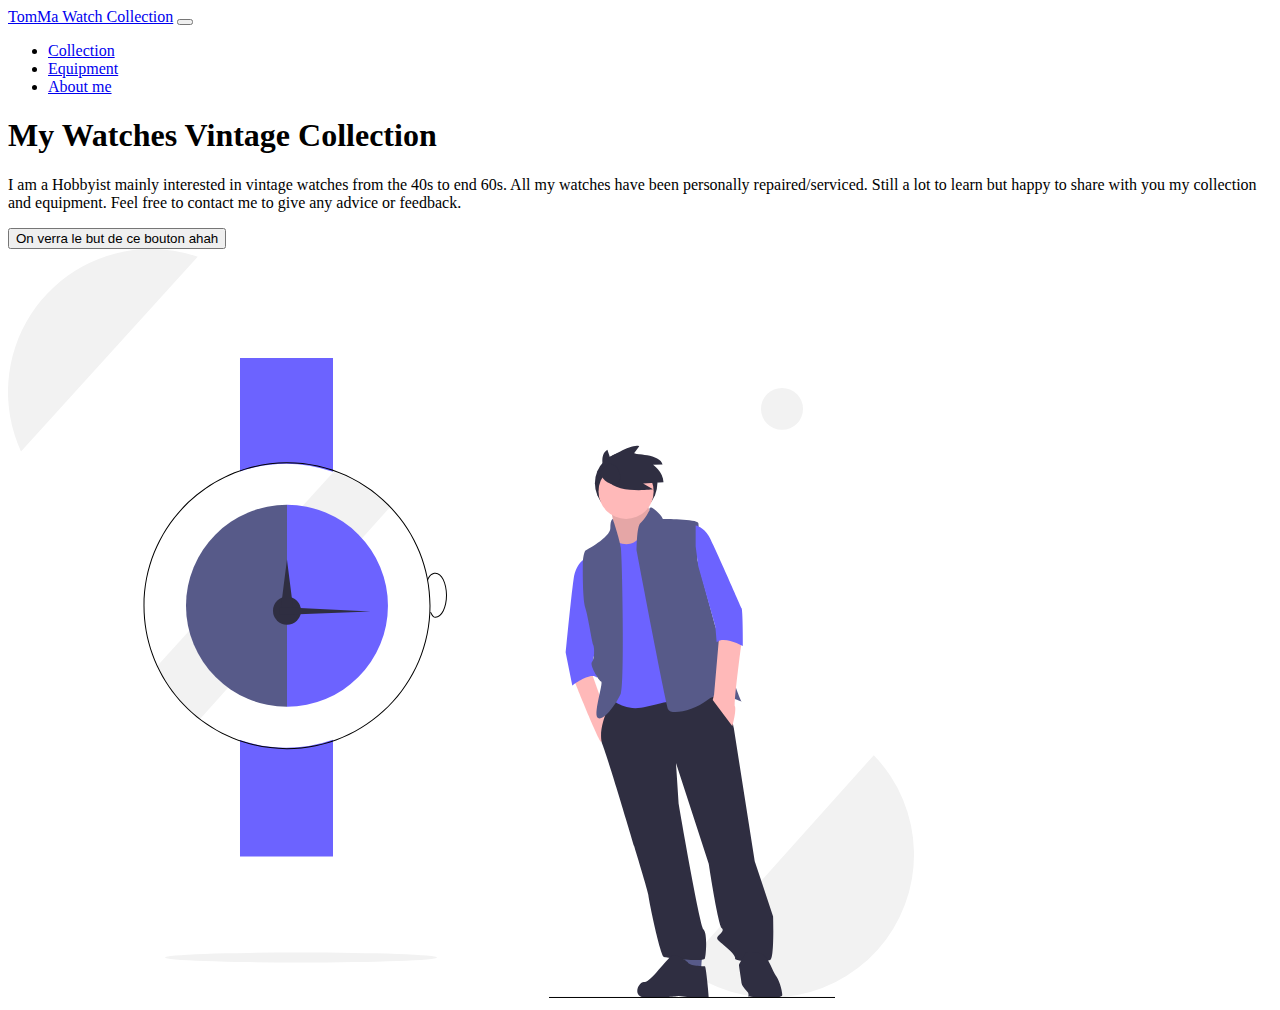
==== index.html @ 1bf06700 "showcase def" ====
<!DOCTYPE html>
<html lang="en">
<head>
    <meta charset="UTF-8">
    <meta http-equiv="X-UA-Compatible" content="IE=edge">
    <meta name="viewport" content="width=device-width, initial-scale=1.0">
    <link href="https://cdn.jsdelivr.net/npm/bootstrap@5.3.2/dist/css/bootstrap.min.css" rel="stylesheet" integrity="sha384-T3c6CoIi6uLrA9TneNEoa7RxnatzjcDSCmG1MXxSR1GAsXEV/Dwwykc2MPK8M2HN" crossorigin="anonymous">
    <link rel="stylesheet" href="style.css">
    <title>Frontend Watch Collection</title>
</head>
<body>
    <!-- Navbar -->
    <nav class="navbar navbar-expand-lg bg-dark navbar-dark py-3">
        <div class="container">
            <a href="#" class="navbar-brand">TomMa Watch Collection</a>

            <button 
                class="navbar-toggler" 
                type="button" 
                data-bs-toggle="collapse" 
                data-bs-target="#navmenu"
                >
                <span class="navbar-toggler-icon"></span>
            </button>

            <div class="collapse navbar-collapse" id="navmenu">
                <ul class="navbar-nav ms-auto">
                    <li class="nav-item">
                        <a href="#collection" class="nav-link">Collection</a>
                    </li>
                    <li class="nav-item">
                        <a href="#equipment" class="nav-link">Equipment</a>
                    </li>
                    <li class="nav-item">
                        <a href="#about" class="nav-link">About me</a>
                    </li>
                </ul>
            </div>
        </div>
    </nav>

    <!-- Showcase -->
    <section class="bg-dark text-light p-5 text-center text-sm-start">
        <div class="container">
            <div class="d-sm-flex align-items-center justify-content-between">
                <div>
                    <h1>My Watches <span class="text-warning">
                         Vintage 
                    </span> Collection</h1>
                    <p class="lead my-4">
                        I am a Hobbyist mainly interested in vintage watches from the 40s to end 60s. All my watches have been personally repaired/serviced. Still a lot to learn but happy to share with you my collection and equipment. Feel free to contact me to give any advice or feedback.
                    </p>
                    <button class="btn btn-primary btn-lg">On verra le but de ce bouton ahah</button>
                </div>
                <img 
                    class="img-fluid w-100 d-none d-md-block" 
                    src="img/undraw_in_no_time_-6-igu.svg" 
                    alt=""
                />
            </div>
        </div>
    </section>

    <script src="https://cdn.jsdelivr.net/npm/bootstrap@5.3.2/dist/js/bootstrap.bundle.min.js" integrity="sha384-C6RzsynM9kWDrMNeT87bh95OGNyZPhcTNXj1NW7RuBCsyN/o0jlpcV8Qyq46cDfL" crossorigin="anonymous"></script>
</body>
</html>
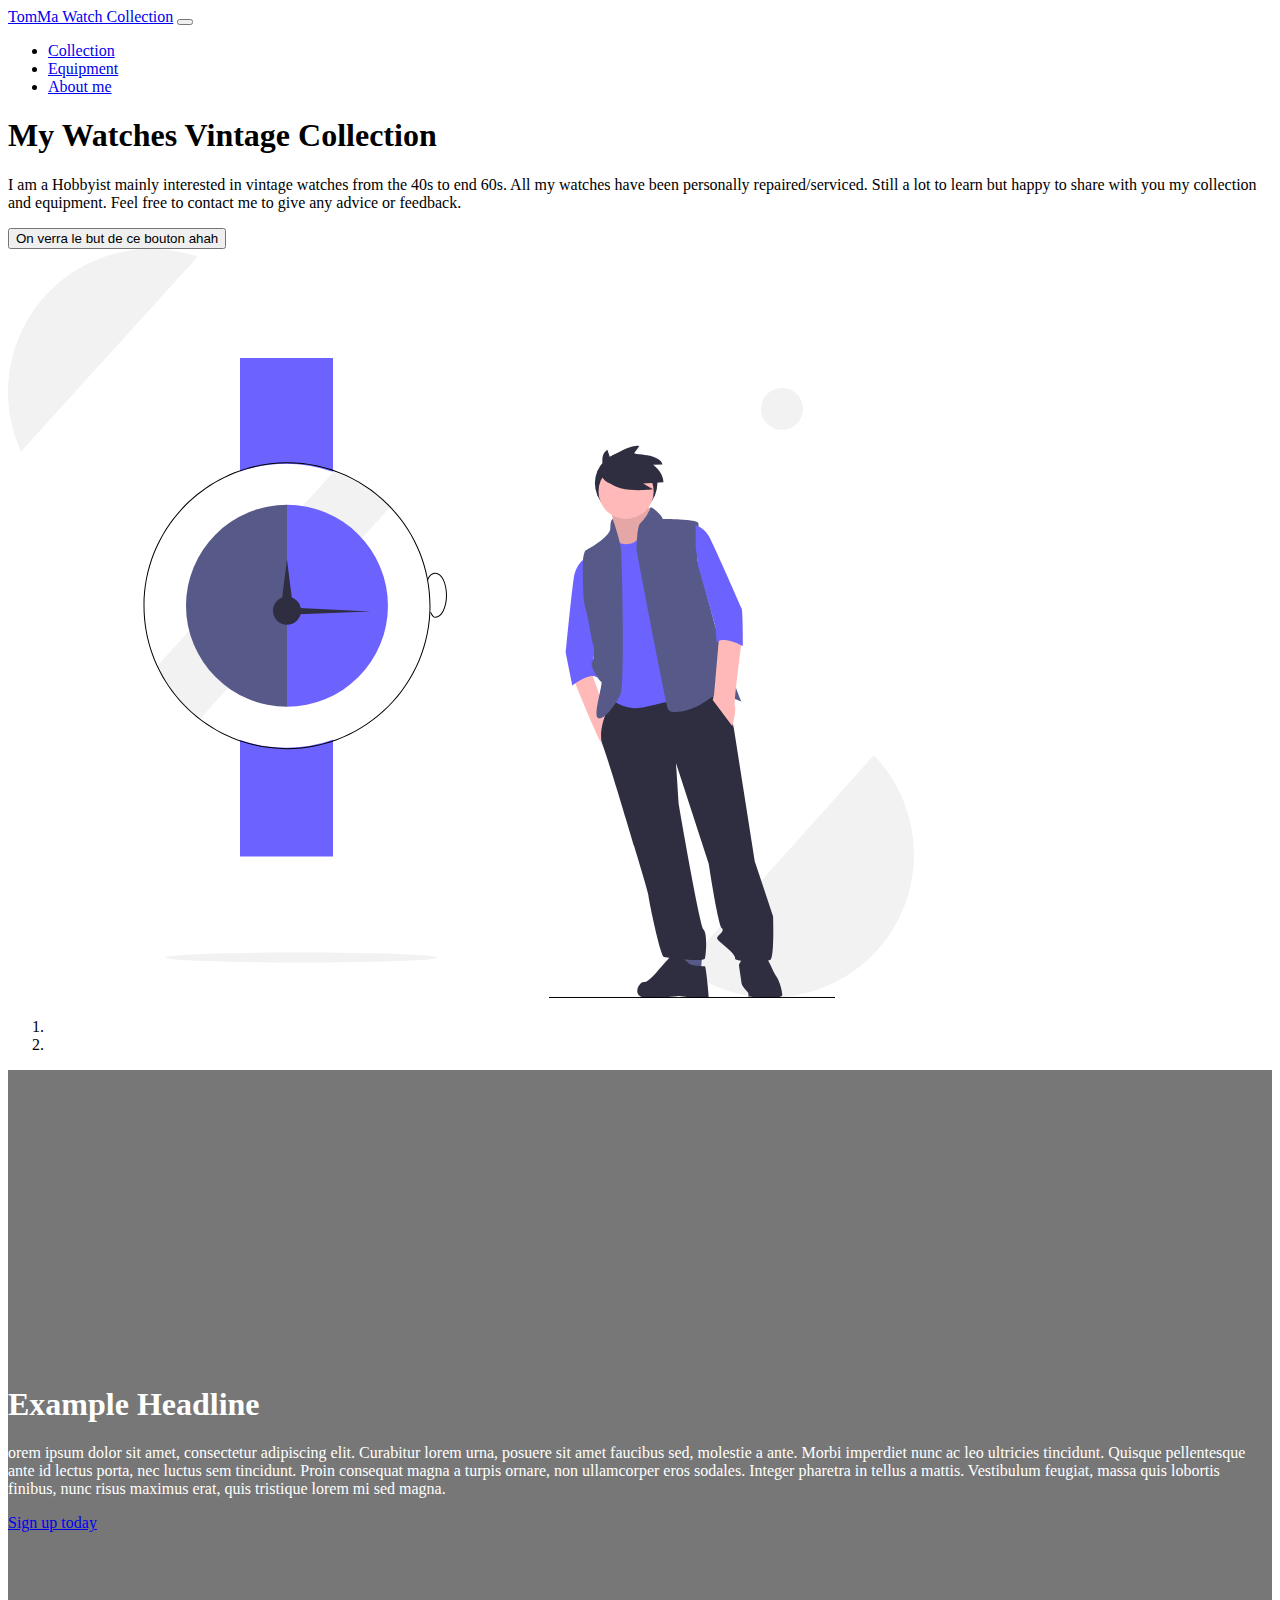
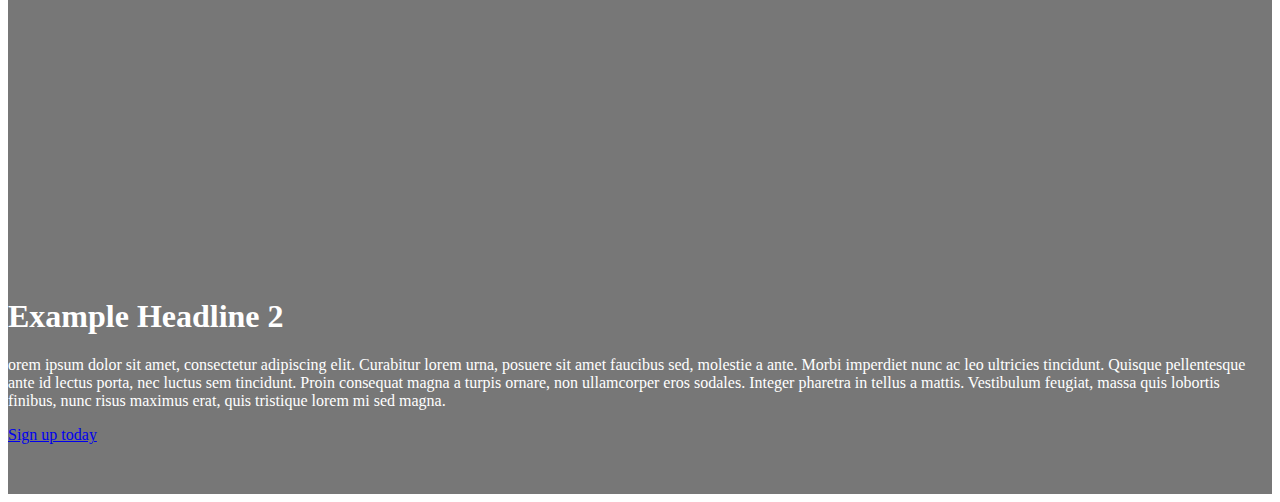
==== commit f148d30c: "slider test" ====
--- a/index.html
+++ b/index.html
@@ -61,6 +61,58 @@
         </div>
     </section>
 
+    <!-- Carousel -->
+    <div id="myCarousel" class="carousel slide" data-bs-ride="carousel">
+        <style>
+            .carousel-item {
+                height:32rem;
+                background: #777;
+                color: white;
+                position: relative;
+            }
+            .container-sm {
+                position: absolute;
+                bottom: 0;
+                left: 0;
+                right: 0;
+                padding-bottom: 50px;
+            }
+        </style>
+
+        <ol class="carousel-indicators">
+            <li data-bs-target="#myCarousel" data-bs-slide-to="0" class="active"></li>
+            <li data-bs-target="#myCarousel" data-bs-slide-to="1"></li>
+        </ol>
+        <div class="carousel-inner">
+            <div class="carousel-item active">
+                <div class="container-sm">
+                    <h1>Example Headline</h1>
+                    <p>orem ipsum dolor sit amet, consectetur adipiscing elit. Curabitur lorem urna, posuere sit amet faucibus sed, molestie a ante. Morbi imperdiet nunc ac leo ultricies tincidunt. Quisque pellentesque ante id lectus porta, nec luctus sem tincidunt. Proin consequat magna a turpis ornare, non ullamcorper eros sodales. Integer pharetra in tellus a mattis. Vestibulum feugiat, massa quis lobortis finibus, nunc risus maximus erat, quis tristique lorem mi sed magna.</p>
+                    <a href="#" class="btn btn-lg btn-primary">
+                        Sign up today
+                    </a>
+                </div>
+            </div>
+            <div class="carousel-item">
+                <div class="container-sm">
+                    <h1>Example Headline 2</h1>
+                    <p>orem ipsum dolor sit amet, consectetur adipiscing elit. Curabitur lorem urna, posuere sit amet faucibus sed, molestie a ante. Morbi imperdiet nunc ac leo ultricies tincidunt. Quisque pellentesque ante id lectus porta, nec luctus sem tincidunt. Proin consequat magna a turpis ornare, non ullamcorper eros sodales. Integer pharetra in tellus a mattis. Vestibulum feugiat, massa quis lobortis finibus, nunc risus maximus erat, quis tristique lorem mi sed magna.</p>
+                    <a href="#" class="btn btn-lg btn-primary">
+                        Sign up today
+                    </a>
+                </div>
+            </div>
+        </div>
+        <a href="#myCarousel" class="carousel-control-prev" role="button" data-bs-slide="prev">
+            <span class="sr-only"></span>
+            <span class="carousel-control-prev-icon" aria-hidden="true"></span>
+        </a>
+        <a href="#myCarousel" class="carousel-control-next" role="button" data-bs-slide="next">
+            <span class="sr-only"></span>
+            <span class="carousel-control-next-icon" aria-hidden="true"></span>
+        </a>
+    </div>
+
     <script src="https://cdn.jsdelivr.net/npm/bootstrap@5.3.2/dist/js/bootstrap.bundle.min.js" integrity="sha384-C6RzsynM9kWDrMNeT87bh95OGNyZPhcTNXj1NW7RuBCsyN/o0jlpcV8Qyq46cDfL" crossorigin="anonymous"></script>
 </body>
 </html>--- a/style.css
+++ b/style.css
@@ -0,0 +1,14 @@
+
+     .carousel-item {
+                height:32rem;
+                background: #777;
+                color: white;
+                position: relative;
+            }
+            .container-sm {
+                position: absolute;
+                bottom: 0;
+                left: 0;
+                right: 0;
+                padding-bottom: 50px;
+            }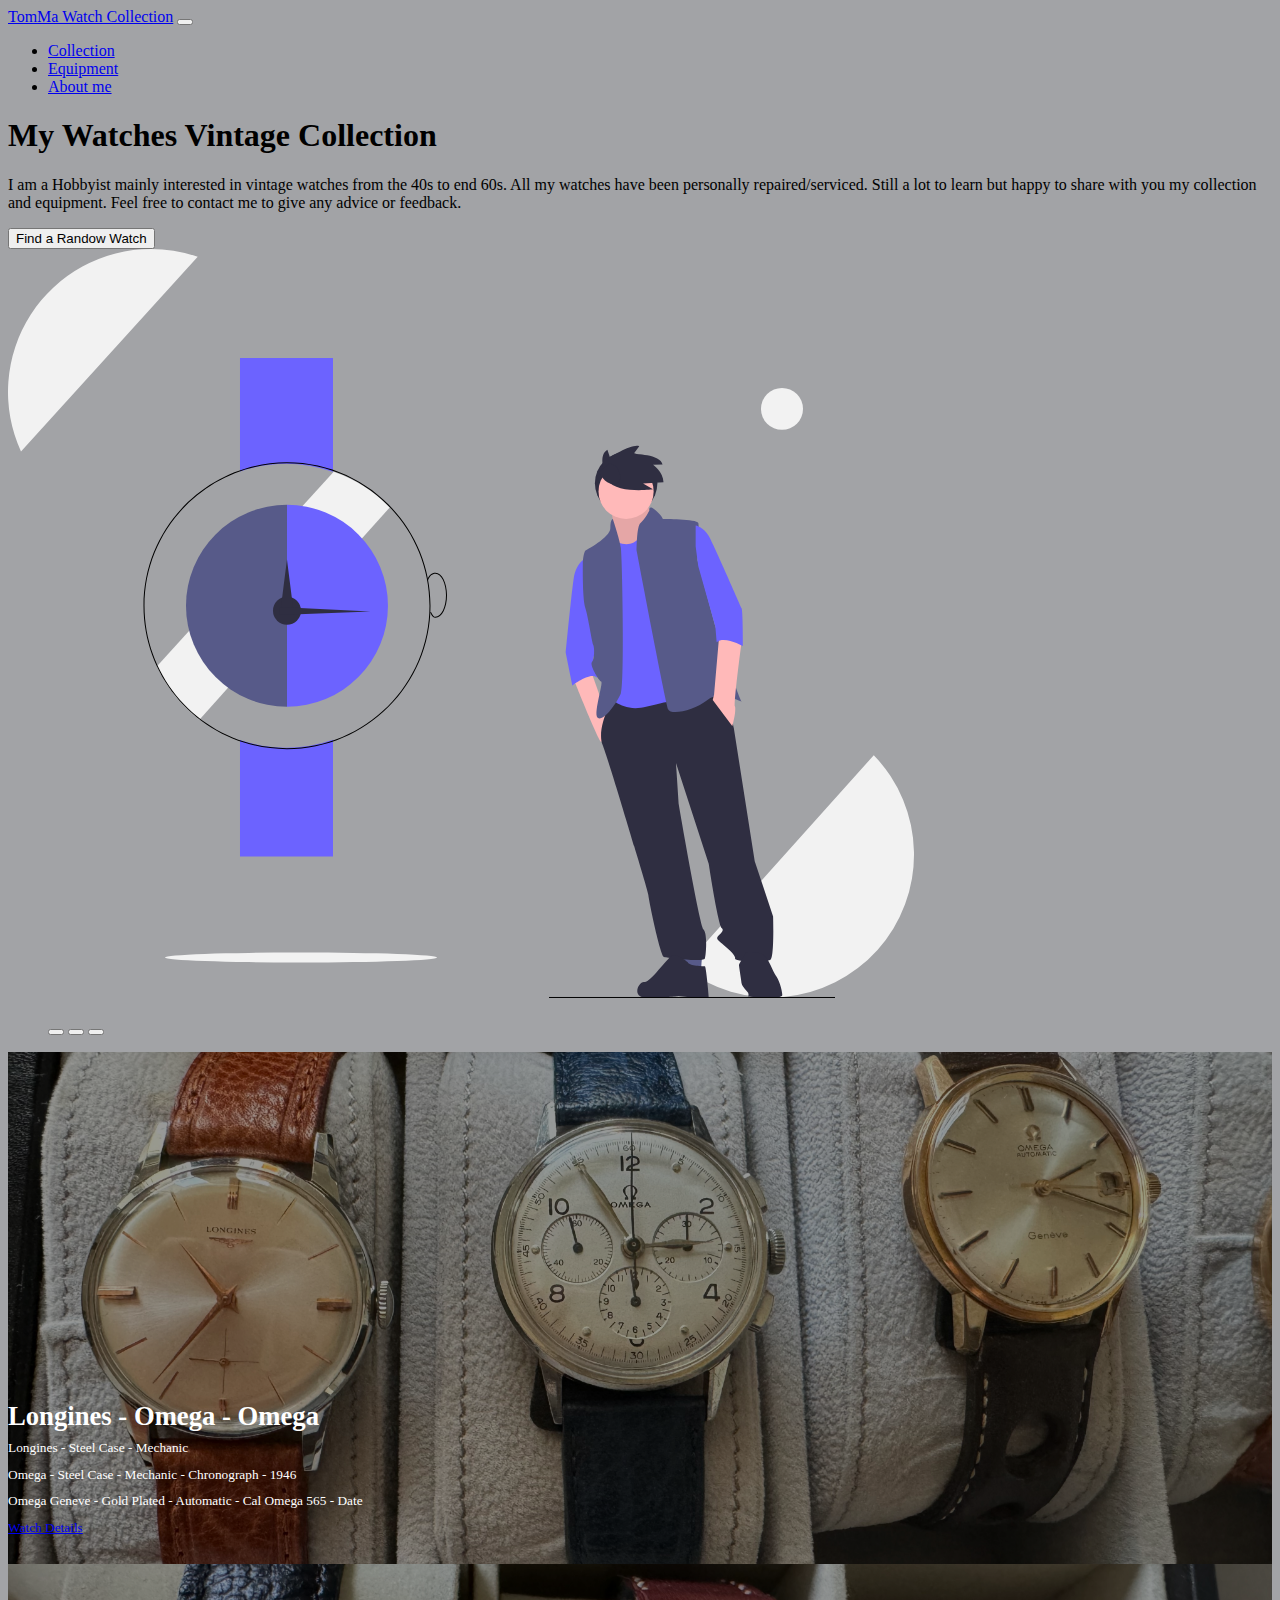
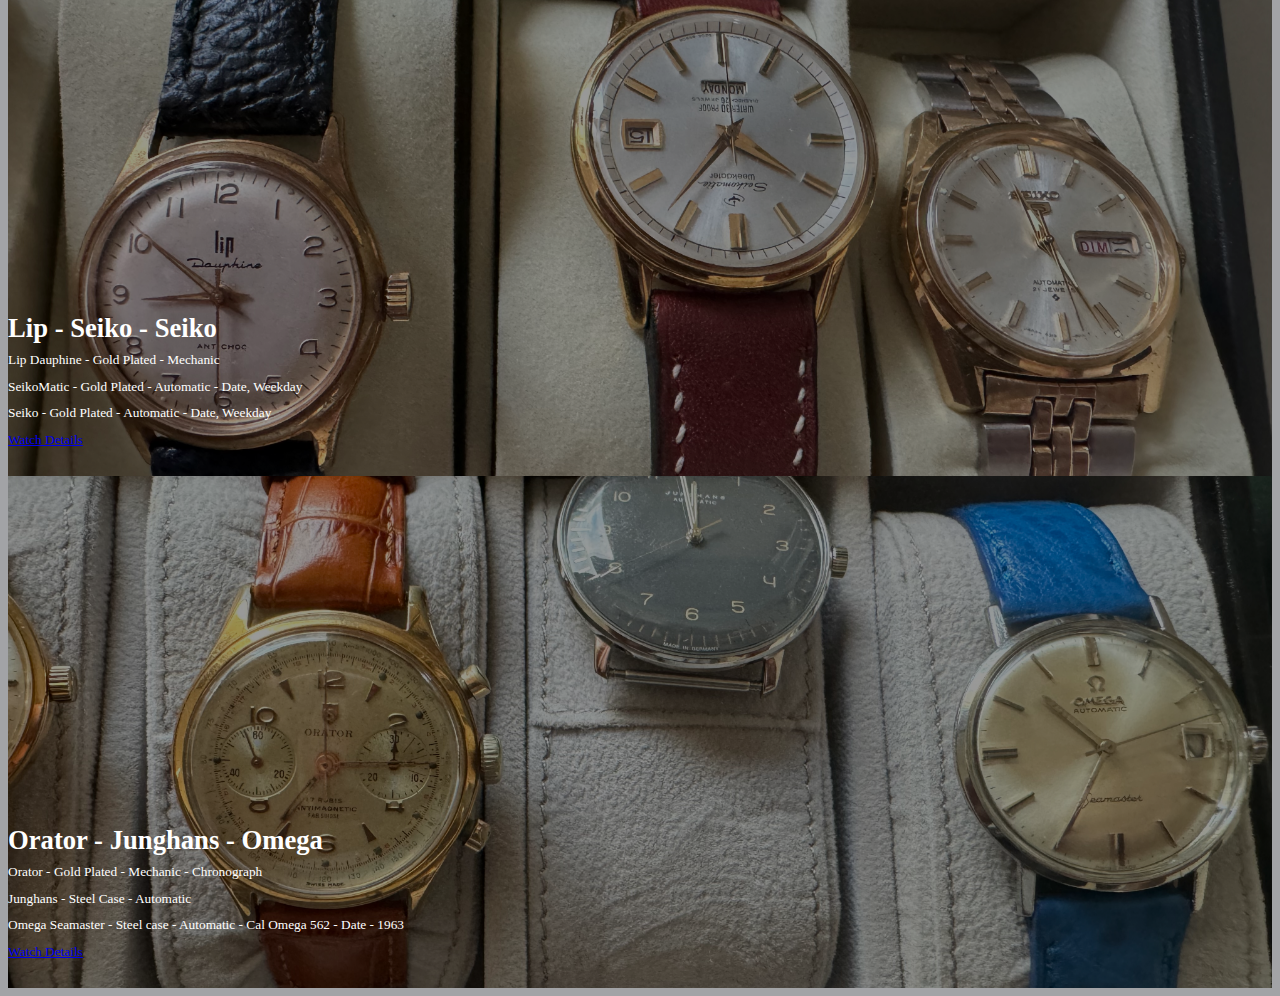
==== commit e79644a9: "mvp release" ====
--- a/index.html
+++ b/index.html
@@ -9,6 +9,7 @@
     <title>Frontend Watch Collection</title>
 </head>
 <body>
+    <body style="background-color:#a2a3a6"></body>
     <!-- Navbar -->
     <nav class="navbar navbar-expand-lg bg-dark navbar-dark py-3">
         <div class="container">
@@ -50,7 +51,7 @@
                     <p class="lead my-4">
                         I am a Hobbyist mainly interested in vintage watches from the 40s to end 60s. All my watches have been personally repaired/serviced. Still a lot to learn but happy to share with you my collection and equipment. Feel free to contact me to give any advice or feedback.
                     </p>
-                    <button class="btn btn-primary btn-lg">On verra le but de ce bouton ahah</button>
+                    <button class="btn btn-primary btn-lg">Find a Randow Watch</button>
                 </div>
                 <img 
                     class="img-fluid w-100 d-none d-md-block" 
@@ -62,11 +63,11 @@
     </section>
 
     <!-- Carousel -->
-    <div id="myCarousel" class="carousel slide" data-bs-ride="carousel">
+    <section id="myCarousel" class="p-5 carousel slide" data-bs-ride="carousel">
         <style>
             .carousel-item {
                 height:32rem;
-                background: #777;
+                background: #000;
                 color: white;
                 position: relative;
             }
@@ -75,30 +76,62 @@
                 bottom: 0;
                 left: 0;
                 right: 0;
-                padding-bottom: 50px;
+                padding-bottom: 30px;
+                font-size: smaller;
+                font-style: bolder;
+                line-height: 1em;
+            }
+            .overlay-image {
+                position: absolute;
+                bottom: 0;
+                left: 0;
+                right: 0;
+                top:0;
+                background-position: center;
+                background-size: cover;
+                opacity: 0.6;
             }
         </style>
 
         <ol class="carousel-indicators">
-            <li data-bs-target="#myCarousel" data-bs-slide-to="0" class="active"></li>
-            <li data-bs-target="#myCarousel" data-bs-slide-to="1"></li>
+            <button type="button" data-bs-target="#myCarousel" data-bs-slide-to="0" class="active" aria-current="true" aria-label="Slide 1"></button>
+            <button type="button" data-bs-target="#myCarousel" data-bs-slide-to="1" aria-label="Slide 2"></button>
+            <button type="button" data-bs-target="#myCarousel" data-bs-slide-to="2" aria-label="Slide 3"></button>
         </ol>
         <div class="carousel-inner">
-            <div class="carousel-item active">
+            <div class="carousel-item active" data-interval="6000">
+                <div class="overlay-image" style="background-image:url(img/watches/img_test_1.jpg);"></div>
                 <div class="container-sm">
-                    <h1>Example Headline</h1>
-                    <p>orem ipsum dolor sit amet, consectetur adipiscing elit. Curabitur lorem urna, posuere sit amet faucibus sed, molestie a ante. Morbi imperdiet nunc ac leo ultricies tincidunt. Quisque pellentesque ante id lectus porta, nec luctus sem tincidunt. Proin consequat magna a turpis ornare, non ullamcorper eros sodales. Integer pharetra in tellus a mattis. Vestibulum feugiat, massa quis lobortis finibus, nunc risus maximus erat, quis tristique lorem mi sed magna.</p>
-                    <a href="#" class="btn btn-lg btn-primary">
-                        Sign up today
+                    <h1>Longines - Omega - Omega</h1>
+                    <p>Longines - Steel Case - Mechanic</p>
+                    <p>Omega - Steel Case - Mechanic - Chronograph - 1946</p>
+                    <p>Omega Geneve - Gold Plated - Automatic - Cal Omega 565 - Date</p>
+                    <a href="#" class="btn btn-lg btn-secondary">
+                        Watch Details
                     </a>
                 </div>
             </div>
-            <div class="carousel-item">
+            <div class="carousel-item" data-interval="6000">
+                <div class="overlay-image" style="background-image:url(img/watches/img_test_2.jpg);"></div>
                 <div class="container-sm">
-                    <h1>Example Headline 2</h1>
-                    <p>orem ipsum dolor sit amet, consectetur adipiscing elit. Curabitur lorem urna, posuere sit amet faucibus sed, molestie a ante. Morbi imperdiet nunc ac leo ultricies tincidunt. Quisque pellentesque ante id lectus porta, nec luctus sem tincidunt. Proin consequat magna a turpis ornare, non ullamcorper eros sodales. Integer pharetra in tellus a mattis. Vestibulum feugiat, massa quis lobortis finibus, nunc risus maximus erat, quis tristique lorem mi sed magna.</p>
-                    <a href="#" class="btn btn-lg btn-primary">
-                        Sign up today
+                    <h1>Lip - Seiko - Seiko</h1>
+                    <p>Lip Dauphine - Gold Plated - Mechanic</p>
+                    <p>SeikoMatic - Gold Plated - Automatic - Date, Weekday</p>
+                    <p>Seiko - Gold Plated - Automatic - Date, Weekday</p>
+                    <a href="#" class="btn btn-lg btn-secondary">
+                        Watch Details
+                    </a>
+                </div>
+            </div>
+            <div class="carousel-item" data-interval="6000">
+                <div class="overlay-image" style="background-image:url(img/watches/img_test_3.jpg);"></div>
+                <div class="container-sm">
+                    <h1>Orator - Junghans - Omega</h1>
+                    <p>Orator - Gold Plated - Mechanic - Chronograph</p>
+                    <p>Junghans - Steel Case - Automatic</p>
+                    <p>Omega Seamaster - Steel case - Automatic - Cal Omega 562 - Date - 1963</p>
+                    <a href="#" class="btn btn-lg btn-secondary">
+                        Watch Details
                     </a>
                 </div>
             </div>
@@ -111,7 +144,7 @@
             <span class="sr-only"></span>
             <span class="carousel-control-next-icon" aria-hidden="true"></span>
         </a>
-    </div>
+    </section>
 
     <script src="https://cdn.jsdelivr.net/npm/bootstrap@5.3.2/dist/js/bootstrap.bundle.min.js" integrity="sha384-C6RzsynM9kWDrMNeT87bh95OGNyZPhcTNXj1NW7RuBCsyN/o0jlpcV8Qyq46cDfL" crossorigin="anonymous"></script>
 </body>
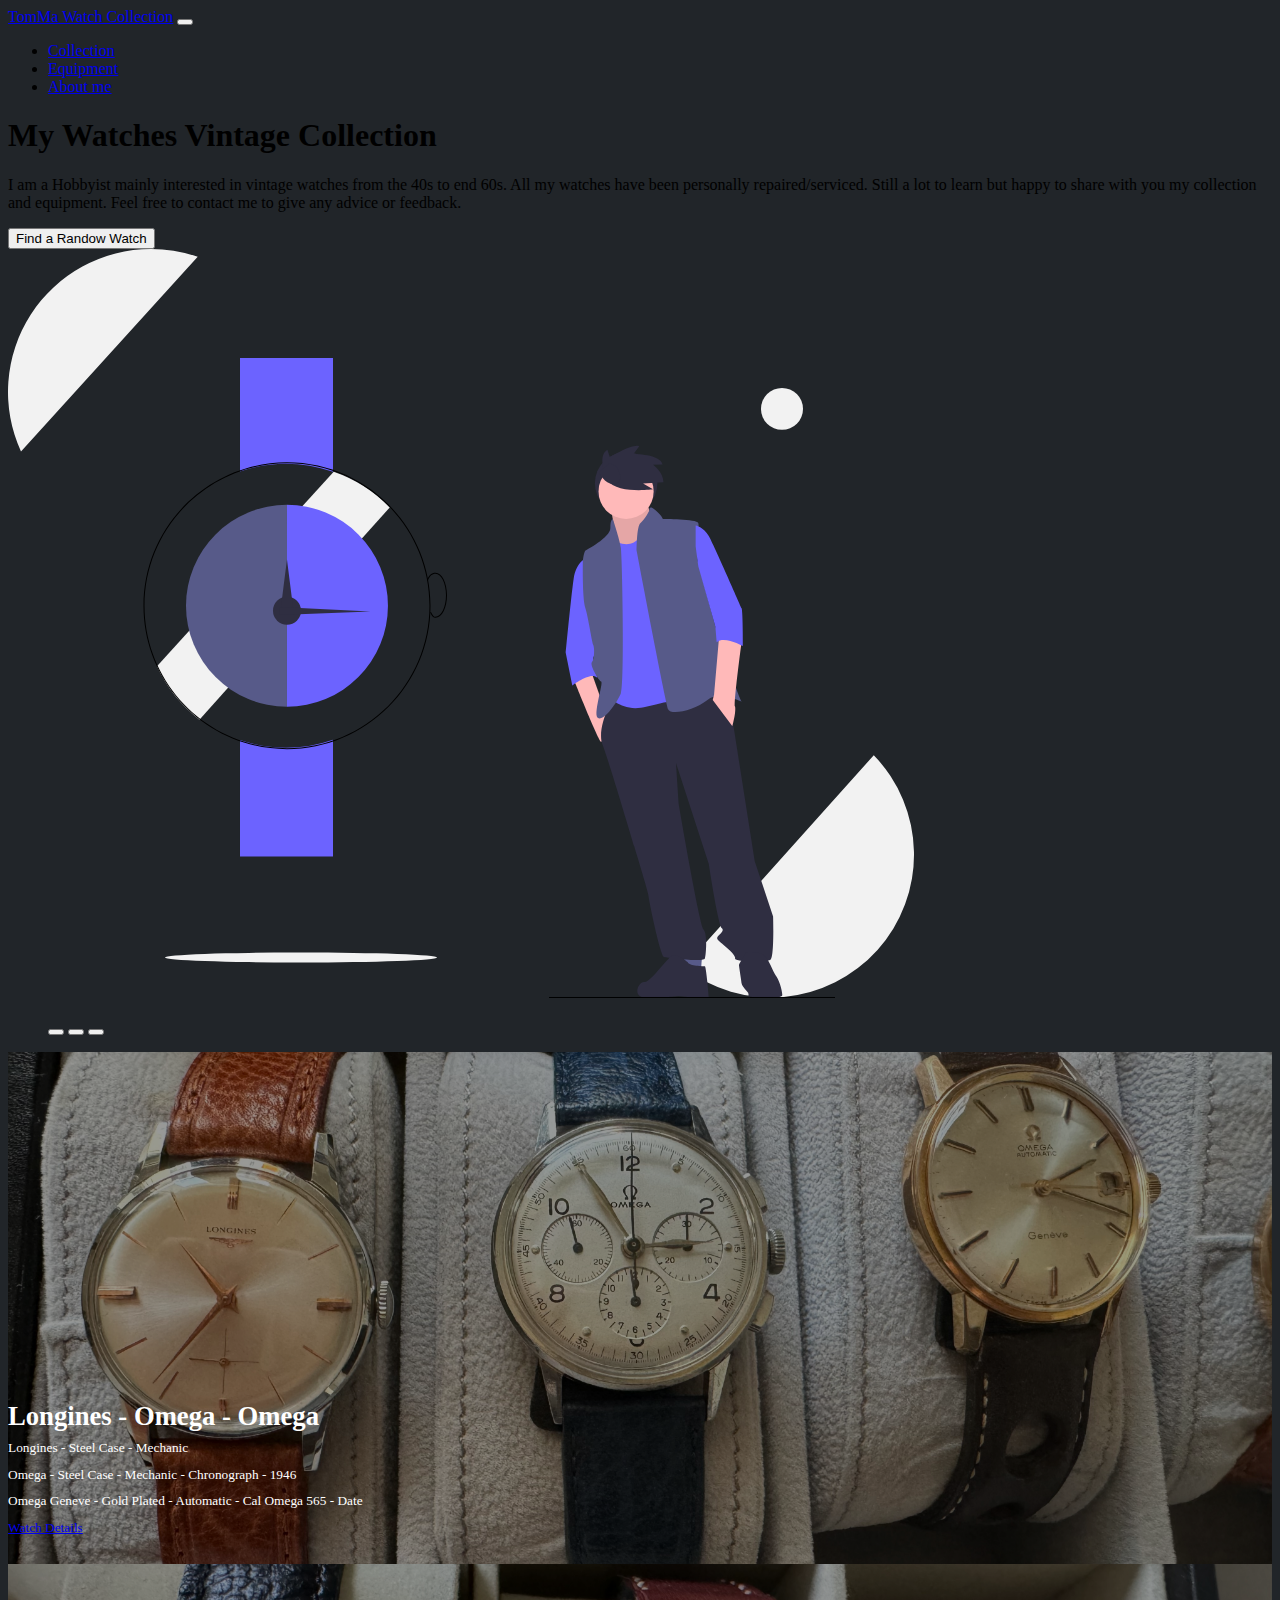
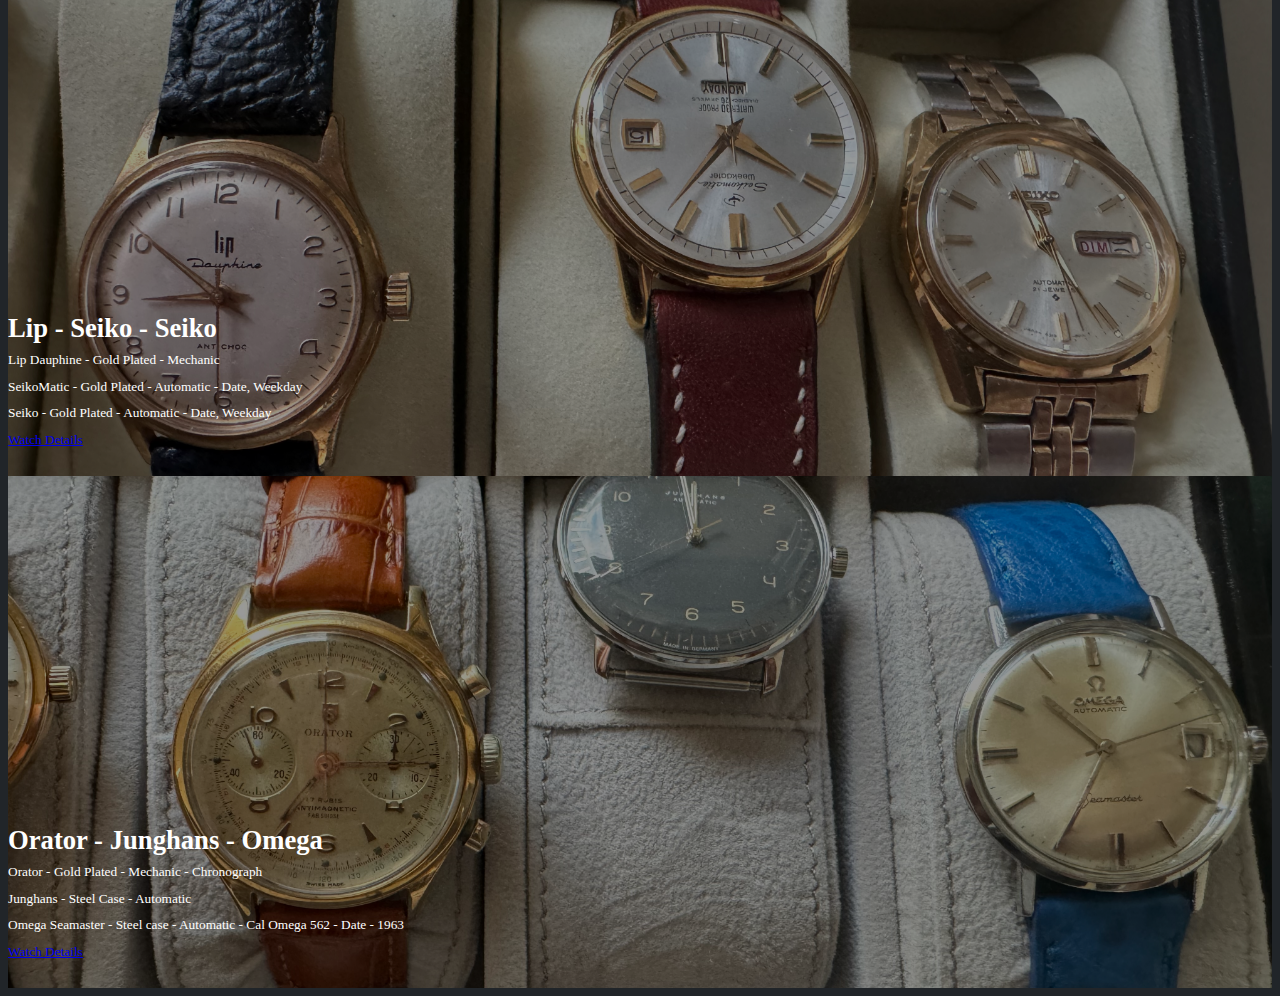
==== commit 6b8325e4: "first page linked init" ====
--- a/index.html
+++ b/index.html
@@ -6,39 +6,21 @@
     <meta name="viewport" content="width=device-width, initial-scale=1.0">
     <link href="https://cdn.jsdelivr.net/npm/bootstrap@5.3.2/dist/css/bootstrap.min.css" rel="stylesheet" integrity="sha384-T3c6CoIi6uLrA9TneNEoa7RxnatzjcDSCmG1MXxSR1GAsXEV/Dwwykc2MPK8M2HN" crossorigin="anonymous">
     <link rel="stylesheet" href="style.css">
-    <title>Frontend Watch Collection</title>
+    <title>TomMa Watch Collection</title>
+    <script src="https://code.jquery.com/jquery-1.10.2.js"></script>
 </head>
 <body>
-    <body style="background-color:#a2a3a6"></body>
-    <!-- Navbar -->
-    <nav class="navbar navbar-expand-lg bg-dark navbar-dark py-3">
-        <div class="container">
-            <a href="#" class="navbar-brand">TomMa Watch Collection</a>
+    <body style="background-color: #212529"></body>
 
-            <button 
-                class="navbar-toggler" 
-                type="button" 
-                data-bs-toggle="collapse" 
-                data-bs-target="#navmenu"
-                >
-                <span class="navbar-toggler-icon"></span>
-            </button>
-
-            <div class="collapse navbar-collapse" id="navmenu">
-                <ul class="navbar-nav ms-auto">
-                    <li class="nav-item">
-                        <a href="#collection" class="nav-link">Collection</a>
-                    </li>
-                    <li class="nav-item">
-                        <a href="#equipment" class="nav-link">Equipment</a>
-                    </li>
-                    <li class="nav-item">
-                        <a href="#about" class="nav-link">About me</a>
-                    </li>
-                </ul>
-            </div>
-        </div>
-    </nav>
+    <!--Navigation bar-->
+    <div id="nav-placeholder">
+    </div>
+    <script>
+    $(function(){
+    $("#nav-placeholder").load("nav.html");
+    });
+    </script>
+    <!--end of Navigation bar-->
 
     <!-- Showcase -->
     <section class="bg-dark text-light p-5 text-center text-sm-start">
@@ -51,7 +33,9 @@
                     <p class="lead my-4">
                         I am a Hobbyist mainly interested in vintage watches from the 40s to end 60s. All my watches have been personally repaired/serviced. Still a lot to learn but happy to share with you my collection and equipment. Feel free to contact me to give any advice or feedback.
                     </p>
-                    <button class="btn btn-primary btn-lg">Find a Randow Watch</button>
+                    <a href="watch_pages/omega_chrono_1944_1946.html">
+                        <button class="btn btn-primary btn-lg"> Find a Randow Watch</button>
+                    </a>
                 </div>
                 <img 
                     class="img-fluid w-100 d-none d-md-block" 
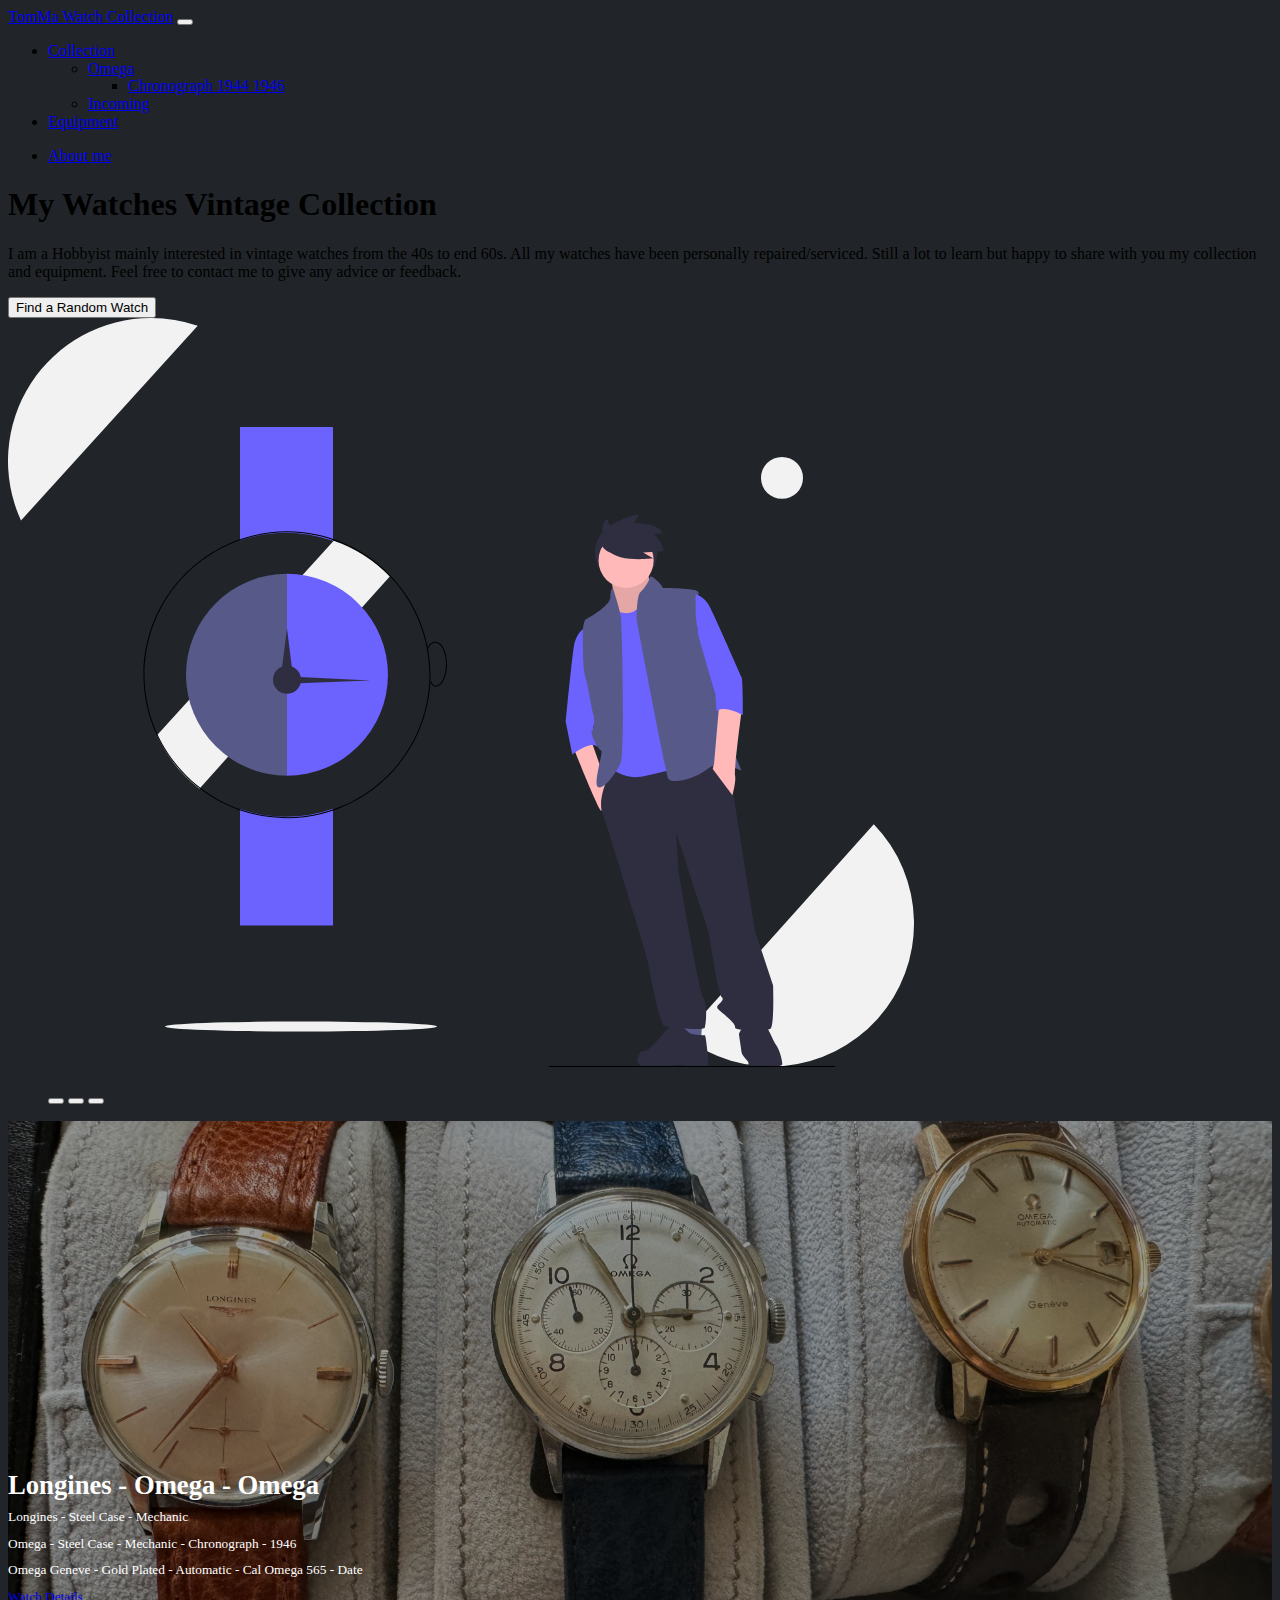
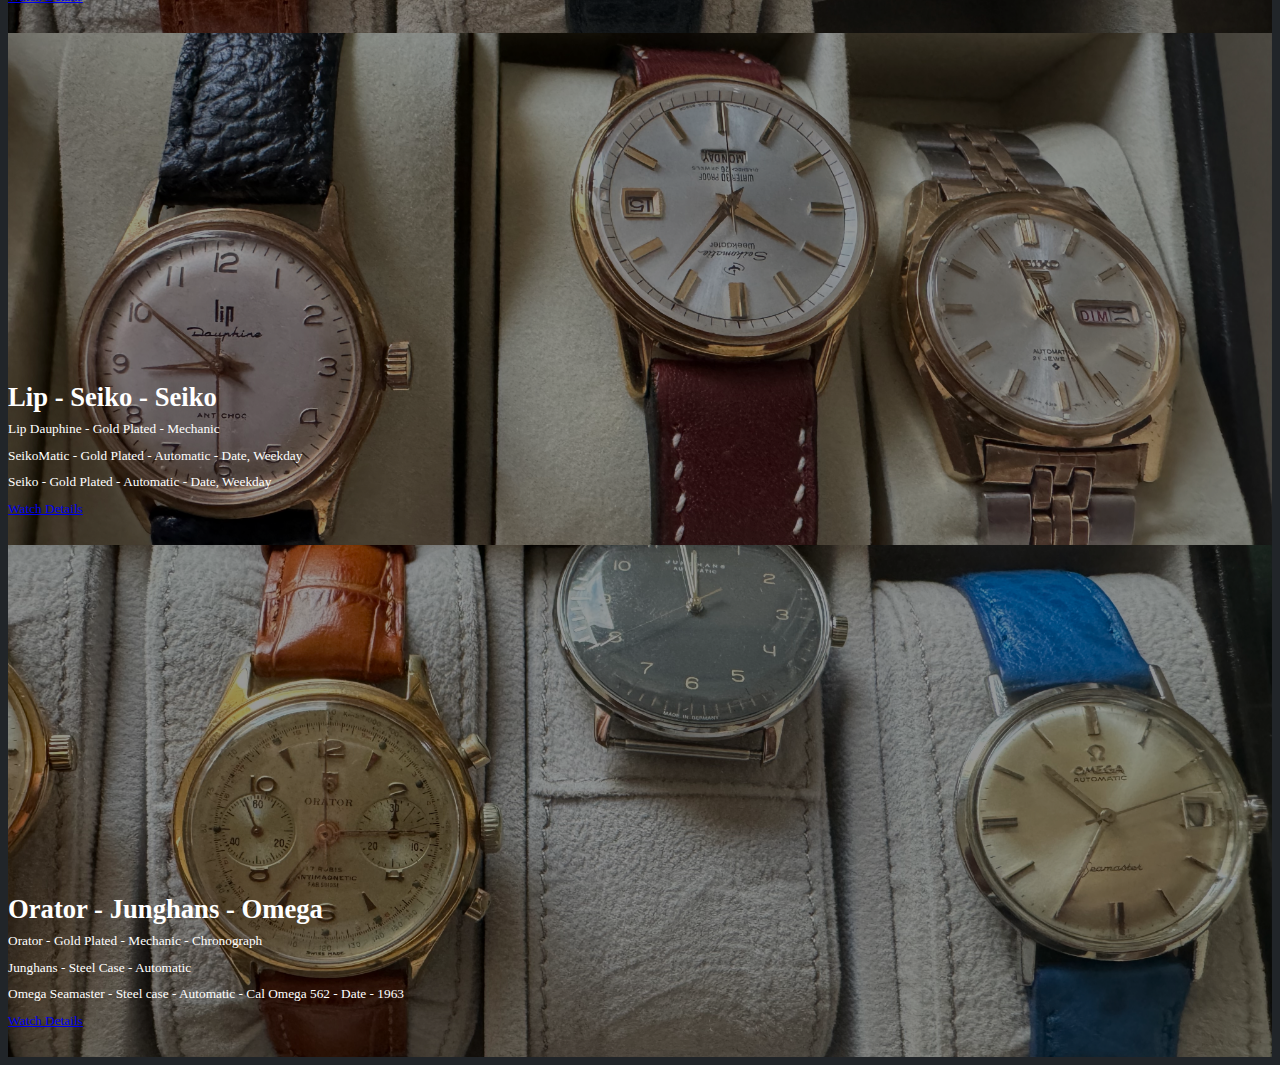
==== commit d10cc83f: "dropdown navbar" ====
--- a/index.html
+++ b/index.html
@@ -23,7 +23,7 @@
     <!--end of Navigation bar-->
 
     <!-- Showcase -->
-    <section class="bg-dark text-light p-5 text-center text-sm-start">
+    <section class="bg-dark text-light p-5 text-center text-sm-start m-5">
         <div class="container">
             <div class="d-sm-flex align-items-center justify-content-between">
                 <div>
@@ -33,8 +33,8 @@
                     <p class="lead my-4">
                         I am a Hobbyist mainly interested in vintage watches from the 40s to end 60s. All my watches have been personally repaired/serviced. Still a lot to learn but happy to share with you my collection and equipment. Feel free to contact me to give any advice or feedback.
                     </p>
-                    <a href="watch_pages/omega_chrono_1944_1946.html">
-                        <button class="btn btn-primary btn-lg"> Find a Randow Watch</button>
+                    <a href="/watch_pages/omega_chrono_1944_1946.html">
+                        <button class="btn btn-primary btn-lg"> Find a Random Watch</button>
                     </a>
                 </div>
                 <img 
--- a/style.css
+++ b/style.css
@@ -1,14 +1,27 @@
 
-     .carousel-item {
+.carousel-item {
                 height:32rem;
                 background: #777;
                 color: white;
                 position: relative;
             }
-            .container-sm {
+.container-sm {
                 position: absolute;
                 bottom: 0;
                 left: 0;
                 right: 0;
                 padding-bottom: 50px;
-            }+            }
+            .dropdown-submenu {
+                position: relative;
+              }
+              
+              .dropdown-submenu .dropdown-menu {
+                top: 10%;
+                left: 100%;
+                margin-top: -1px;
+              }
+              
+              .navbar-nav li:hover > ul.dropdown-menu {
+                  display: block;
+              }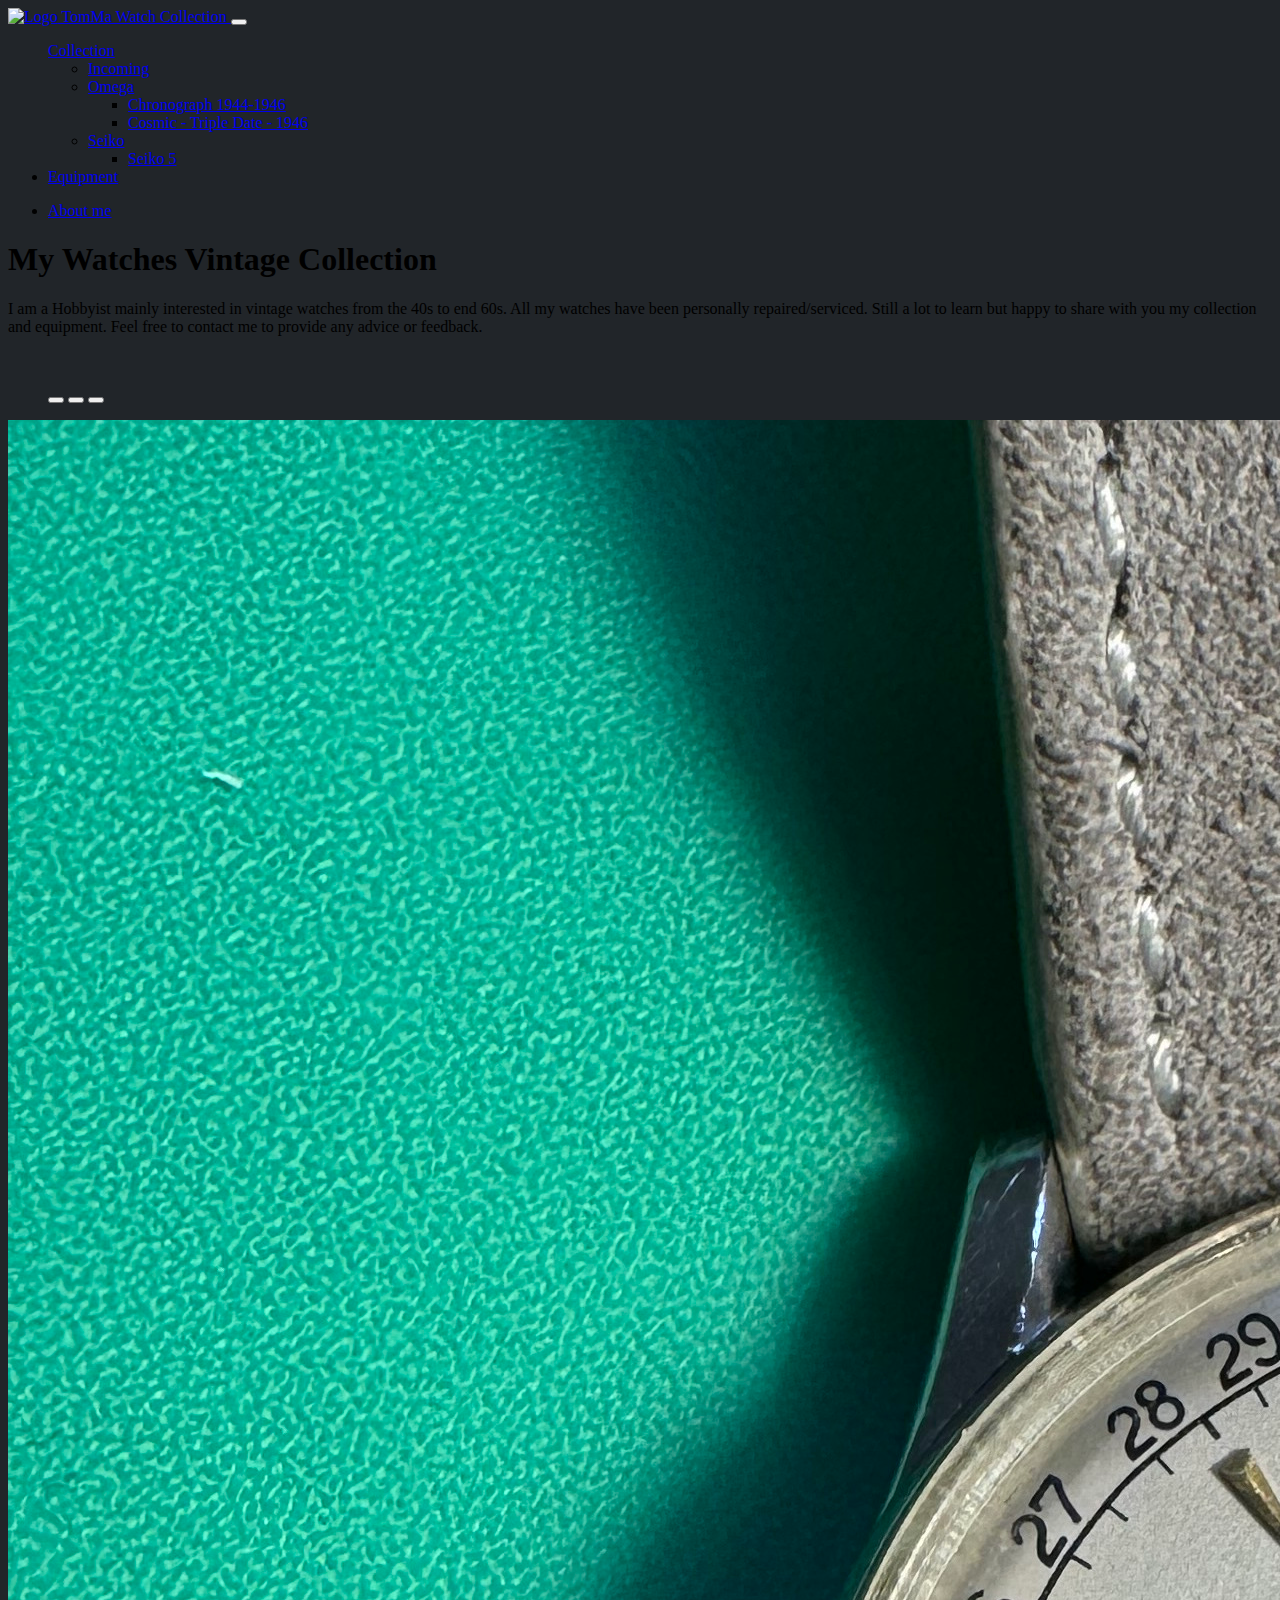
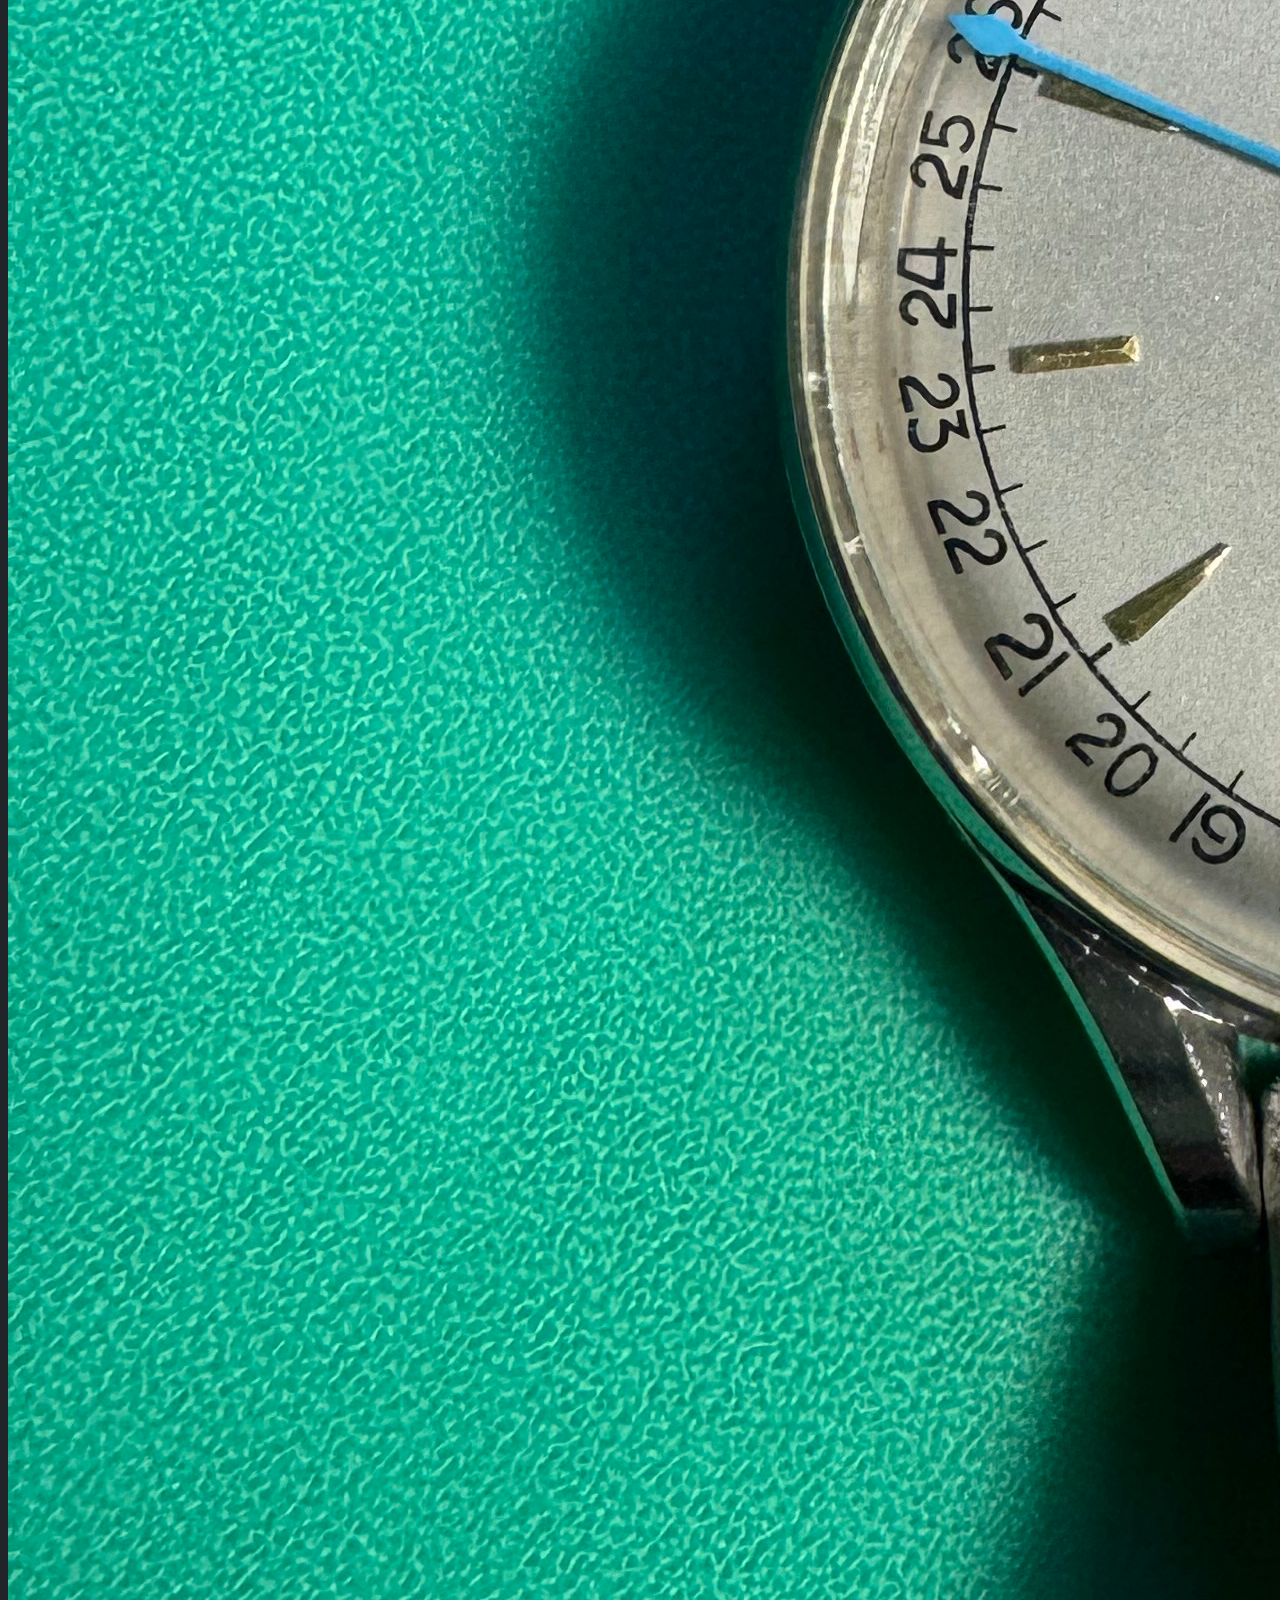
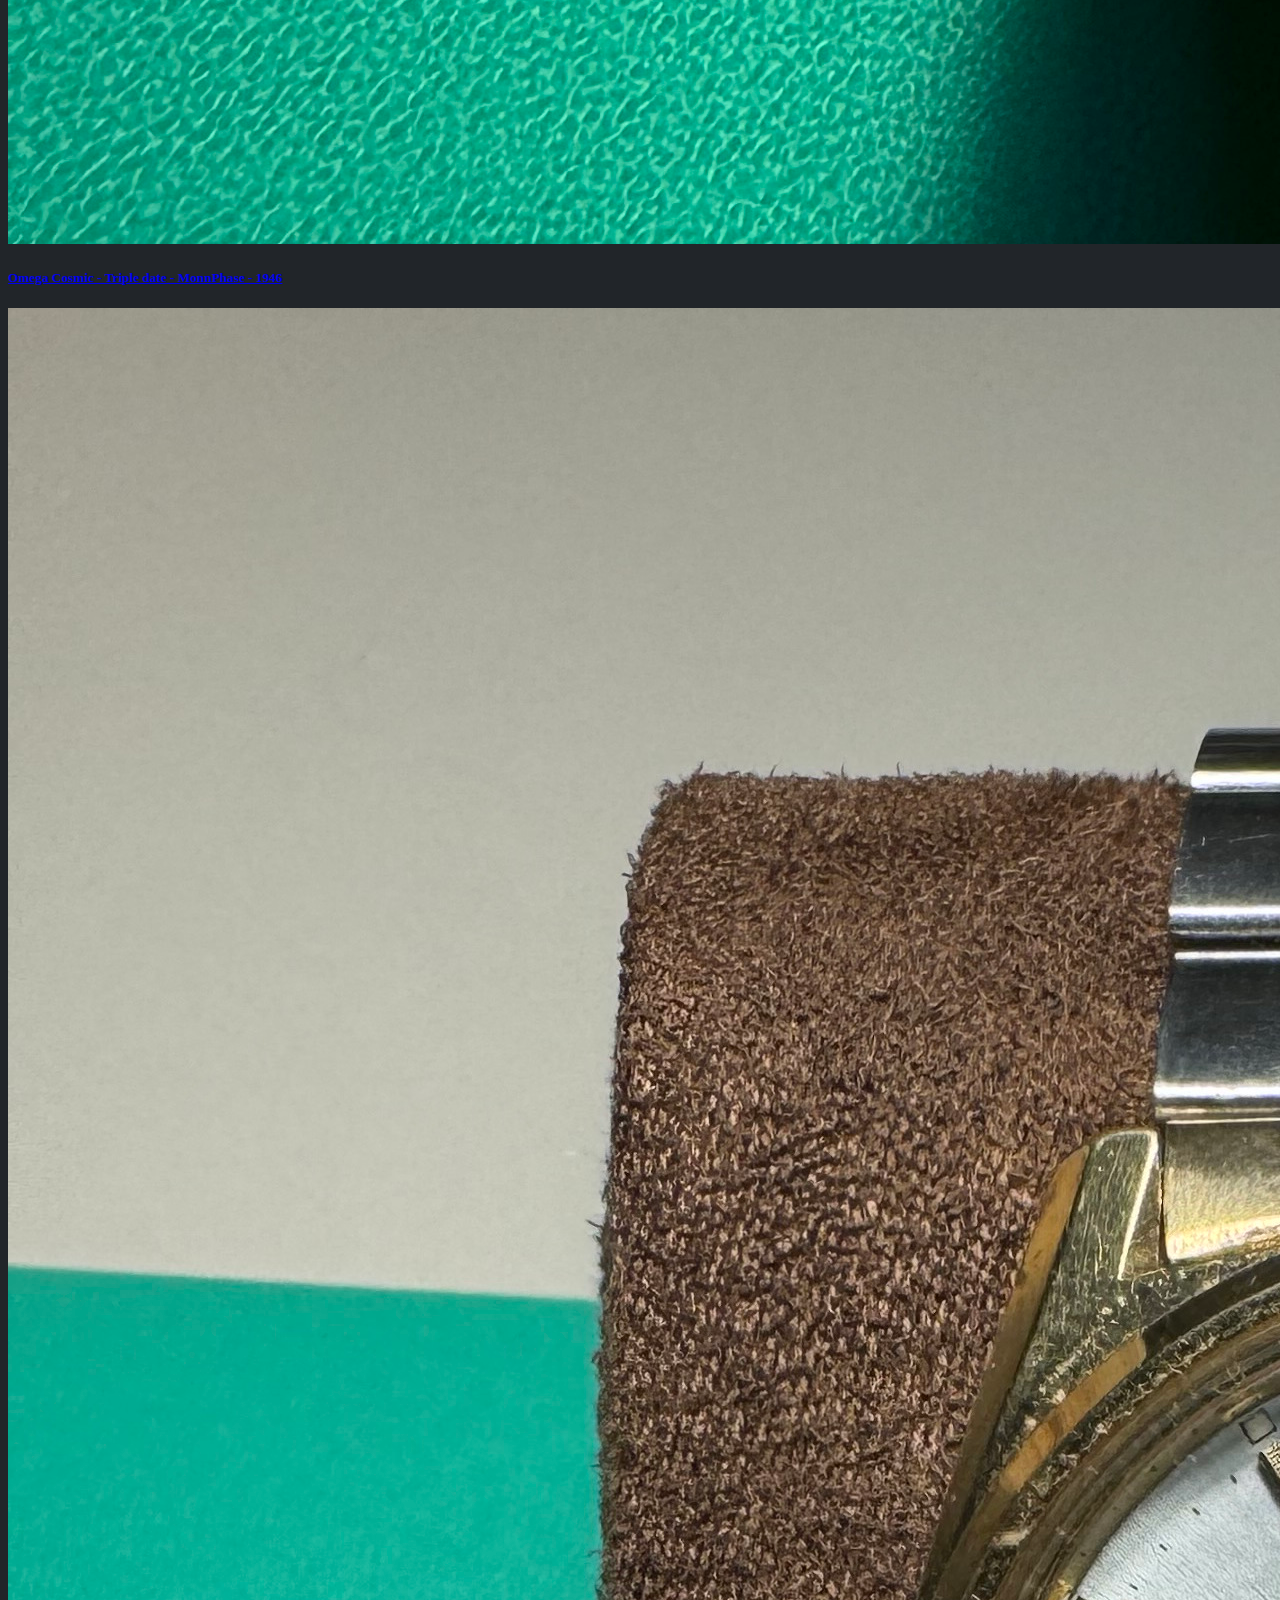
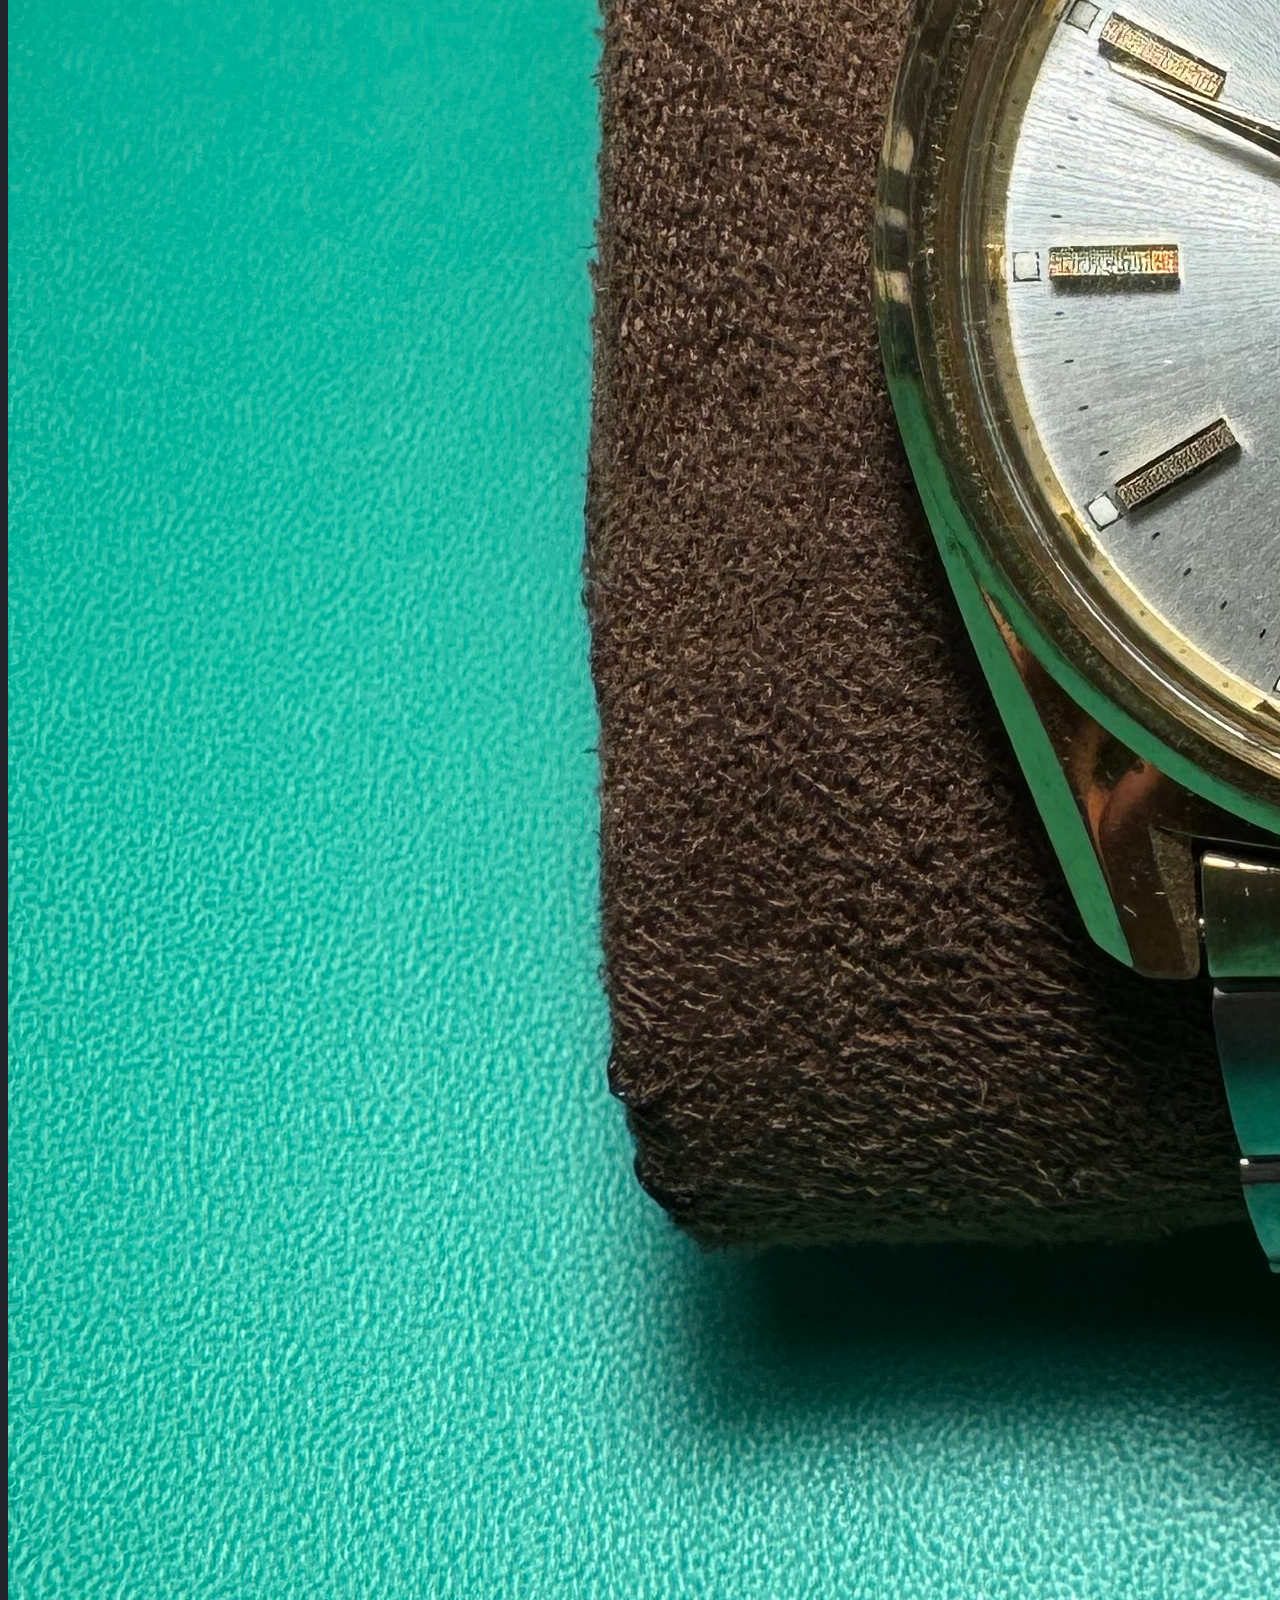
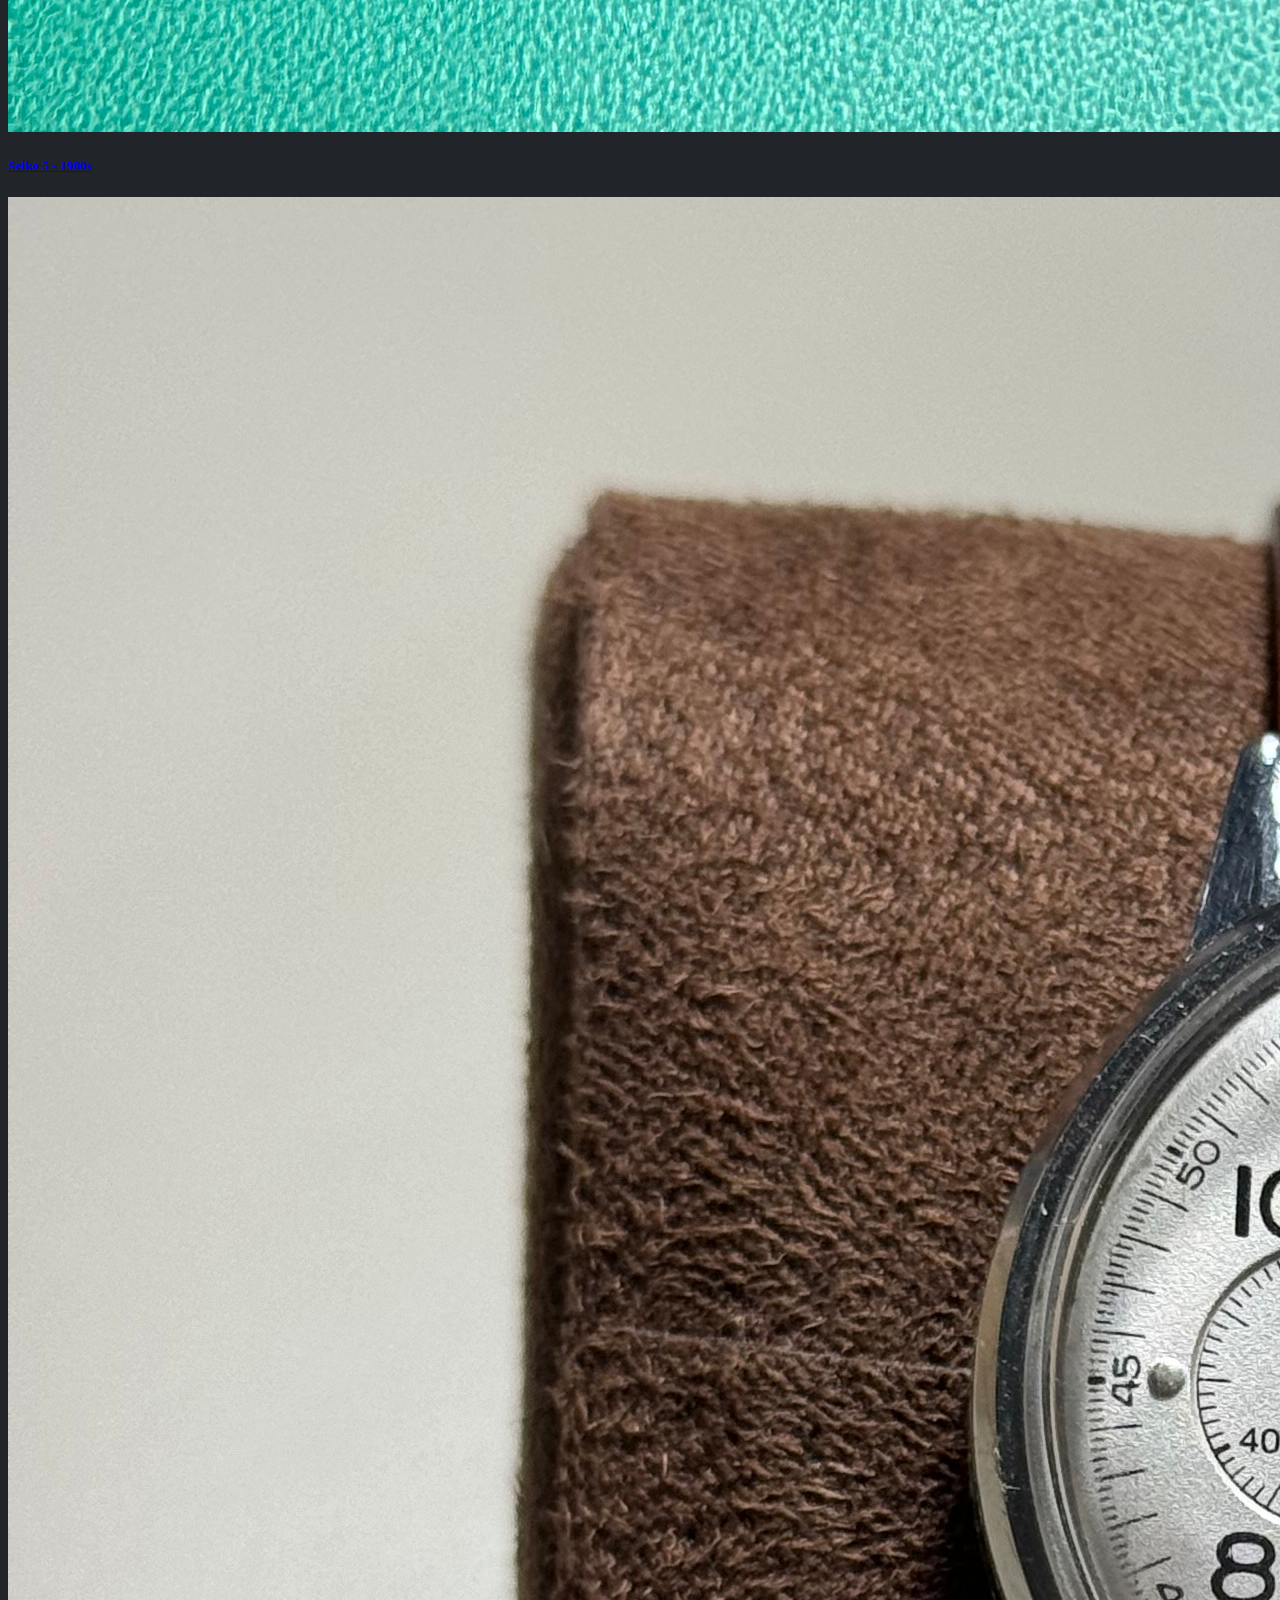
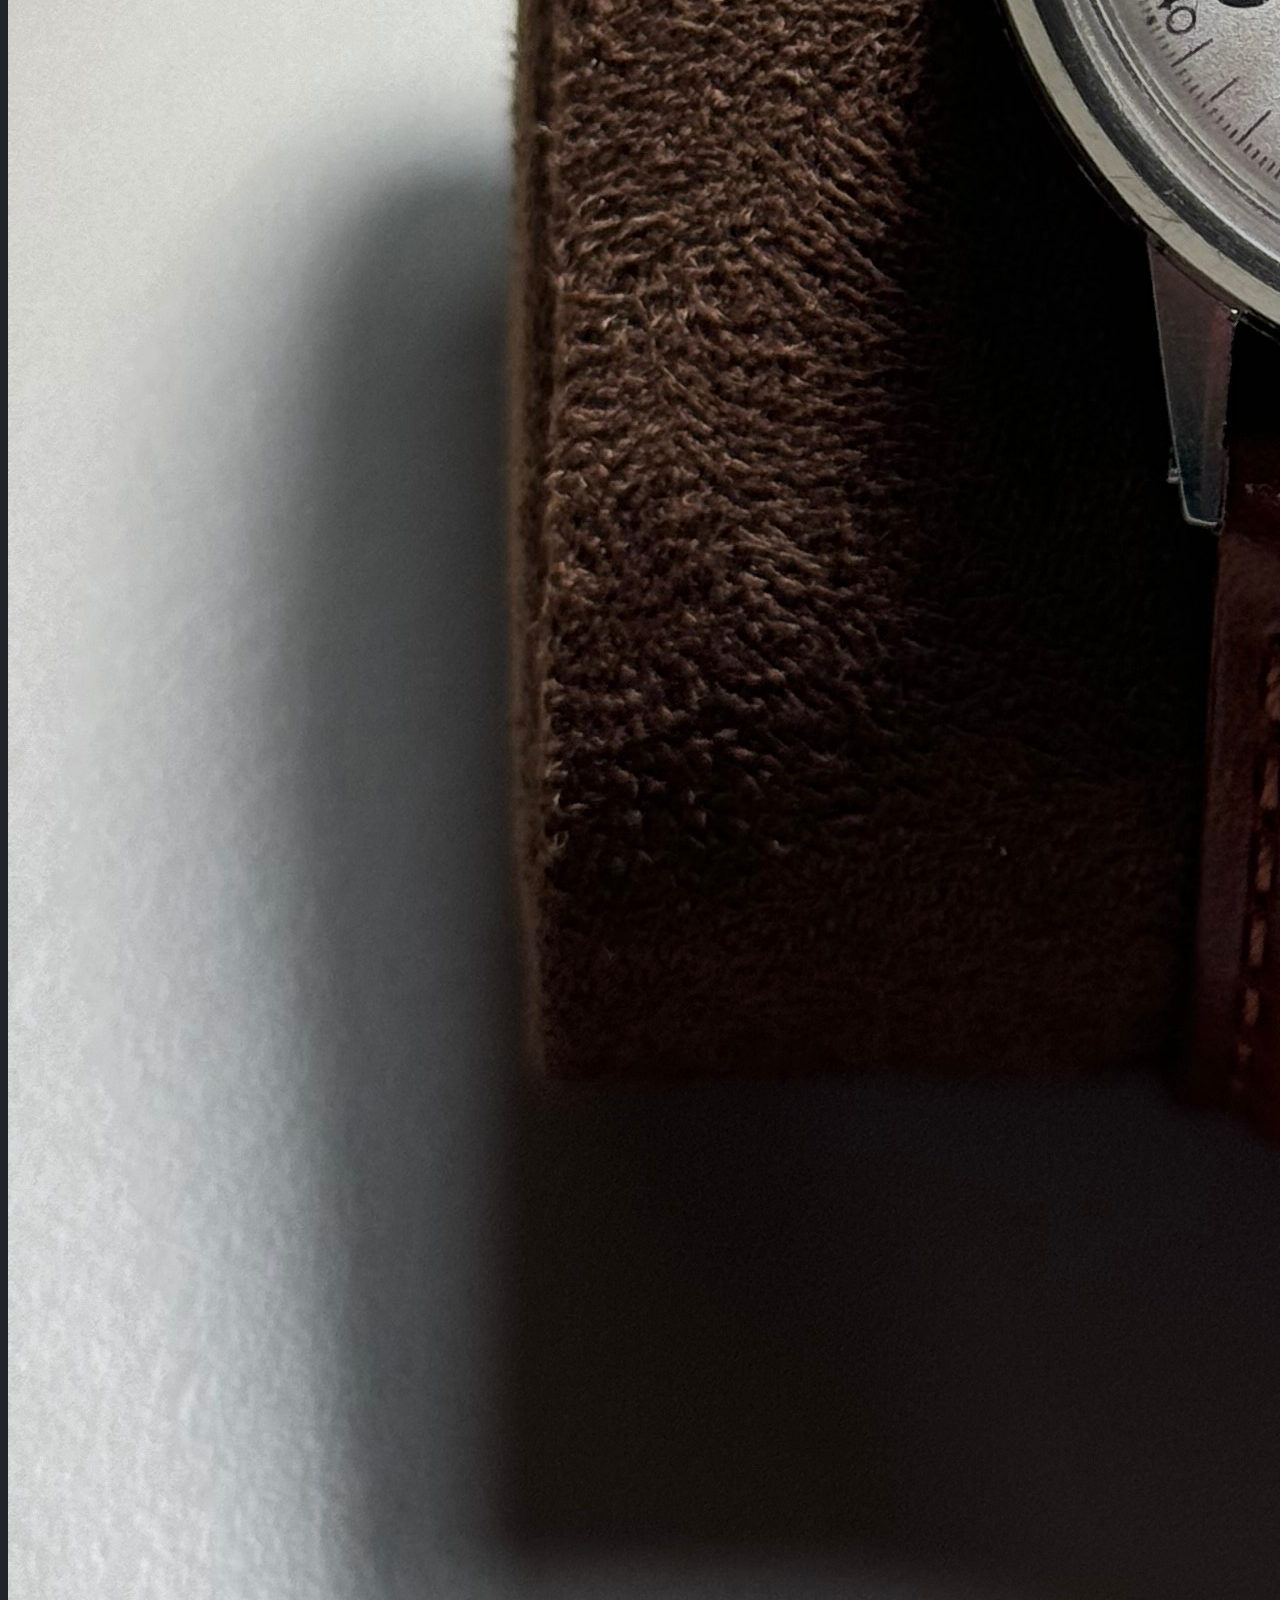
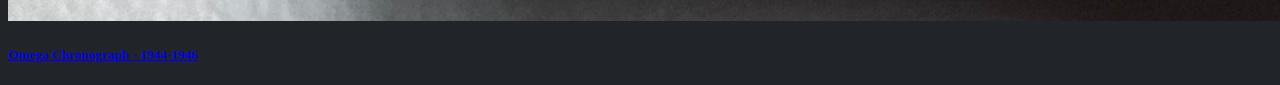
==== commit b2e1631a: "Watchs addition - Index watchs update" ====
--- a/index.html
+++ b/index.html
@@ -5,9 +5,10 @@
     <meta http-equiv="X-UA-Compatible" content="IE=edge">
     <meta name="viewport" content="width=device-width, initial-scale=1.0">
     <link href="https://cdn.jsdelivr.net/npm/bootstrap@5.3.2/dist/css/bootstrap.min.css" rel="stylesheet" integrity="sha384-T3c6CoIi6uLrA9TneNEoa7RxnatzjcDSCmG1MXxSR1GAsXEV/Dwwykc2MPK8M2HN" crossorigin="anonymous">
-    <link rel="stylesheet" href="style.css">
+    <link rel="stylesheet" href="https://maxcdn.bootstrapcdn.com/font-awesome/4.5.0/css/font-awesome.min.css">
+
     <title>TomMa Watch Collection</title>
-    <script src="https://code.jquery.com/jquery-1.10.2.js"></script>
+    <script src="https://code.jquery.com/jquery-3.7.1.min.js"></script>
 </head>
 <body>
     <body style="background-color: #212529"></body>
@@ -17,7 +18,7 @@
     </div>
     <script>
     $(function(){
-    $("#nav-placeholder").load("nav.html");
+    $("#nav-placeholder").load("/nav.html");
     });
     </script>
     <!--end of Navigation bar-->
@@ -31,15 +32,17 @@
                          Vintage 
                     </span> Collection</h1>
                     <p class="lead my-4">
-                        I am a Hobbyist mainly interested in vintage watches from the 40s to end 60s. All my watches have been personally repaired/serviced. Still a lot to learn but happy to share with you my collection and equipment. Feel free to contact me to give any advice or feedback.
+                        I am a Hobbyist mainly interested in vintage watches from the 40s to end 60s. All my watches have been personally repaired/serviced. Still a lot to learn but happy to share with you my collection and equipment. Feel free to contact me to provide any advice or feedback.
                     </p>
+                    <!--
                     <a href="/watch_pages/omega_chrono_1944_1946.html">
-                        <button class="btn btn-primary btn-lg"> Find a Random Watch</button>
+                        <button class="btn btn-secondary btn-lg"> Find a Random Watch</button>
                     </a>
+                    //-->
                 </div>
                 <img 
                     class="img-fluid w-100 d-none d-md-block" 
-                    src="img/undraw_in_no_time_-6-igu.svg" 
+                    src="img/logos/undraw_in_no_time_-6-igu.svg" 
                     alt=""
                 />
             </div>
@@ -47,88 +50,60 @@
     </section>
 
     <!-- Carousel -->
-    <section id="myCarousel" class="p-5 carousel slide" data-bs-ride="carousel">
-        <style>
-            .carousel-item {
-                height:32rem;
-                background: #000;
-                color: white;
-                position: relative;
-            }
-            .container-sm {
-                position: absolute;
-                bottom: 0;
-                left: 0;
-                right: 0;
-                padding-bottom: 30px;
-                font-size: smaller;
-                font-style: bolder;
-                line-height: 1em;
-            }
-            .overlay-image {
-                position: absolute;
-                bottom: 0;
-                left: 0;
-                right: 0;
-                top:0;
-                background-position: center;
-                background-size: cover;
-                opacity: 0.6;
-            }
-        </style>
+    <div class="container">
+        <section id="myCarousel" class="p-5 carousel slide" data-bs-ride="carousel">
 
-        <ol class="carousel-indicators">
-            <button type="button" data-bs-target="#myCarousel" data-bs-slide-to="0" class="active" aria-current="true" aria-label="Slide 1"></button>
-            <button type="button" data-bs-target="#myCarousel" data-bs-slide-to="1" aria-label="Slide 2"></button>
-            <button type="button" data-bs-target="#myCarousel" data-bs-slide-to="2" aria-label="Slide 3"></button>
-        </ol>
-        <div class="carousel-inner">
-            <div class="carousel-item active" data-interval="6000">
-                <div class="overlay-image" style="background-image:url(img/watches/img_test_1.jpg);"></div>
-                <div class="container-sm">
-                    <h1>Longines - Omega - Omega</h1>
-                    <p>Longines - Steel Case - Mechanic</p>
-                    <p>Omega - Steel Case - Mechanic - Chronograph - 1946</p>
-                    <p>Omega Geneve - Gold Plated - Automatic - Cal Omega 565 - Date</p>
-                    <a href="#" class="btn btn-lg btn-secondary">
-                        Watch Details
+            <ol class="carousel-indicators">
+                <button type="button" data-bs-target="#myCarousel" data-bs-slide-to="0" class="active" aria-current="true" aria-label="Slide 1"></button>
+                <button type="button" data-bs-target="#myCarousel" data-bs-slide-to="1" aria-label="Slide 2"></button>
+                <button type="button" data-bs-target="#myCarousel" data-bs-slide-to="2" aria-label="Slide 3"></button>
+            </ol>
+            <div class="carousel-inner">
+                <div class="carousel-item active">
+                    <a href="watch_pages/omega_cosmic_triple_date_moon_phase_1946.html">
+                        <img src="img/watches/omega_cosmic_triple_moon_1946/img_1.jpg" class="d-block w-100 opacity-75">
+                        <div class="carousel-caption d-none d-md-block">
+                        <h5>Omega Cosmic - Triple date - MonnPhase - 1946</h5>
+                        </div>
+                    </a>
+                </div>
+                <div class="carousel-item">
+                    <a href="watch_pages/seiko_5_6319_a.html">
+                        <img src="img/watches/seiko_5_6319_a/img_1.jpg" class="d-block w-100 opacity-75">
+                        <div class="carousel-caption d-none d-md-block">
+                        <h5>Seiko 5 - 1980s</h5>
+                        </div>
+                    </a>
+                </div>
+                <div class="carousel-item">
+                    <a href="watch_pages/omega_chrono_1944_1946.html">
+                        <img src="img/watches/omega_chrono_1944_1946/img_1.jpg" class="d-block w-100 opacity-75">
+                        <div class="carousel-caption d-none d-md-block">
+                        <h5>Omega Chronograph - 1944-1946</h5>
+                        </div>
                     </a>
                 </div>
             </div>
-            <div class="carousel-item" data-interval="6000">
-                <div class="overlay-image" style="background-image:url(img/watches/img_test_2.jpg);"></div>
-                <div class="container-sm">
-                    <h1>Lip - Seiko - Seiko</h1>
-                    <p>Lip Dauphine - Gold Plated - Mechanic</p>
-                    <p>SeikoMatic - Gold Plated - Automatic - Date, Weekday</p>
-                    <p>Seiko - Gold Plated - Automatic - Date, Weekday</p>
-                    <a href="#" class="btn btn-lg btn-secondary">
-                        Watch Details
-                    </a>
-                </div>
-            </div>
-            <div class="carousel-item" data-interval="6000">
-                <div class="overlay-image" style="background-image:url(img/watches/img_test_3.jpg);"></div>
-                <div class="container-sm">
-                    <h1>Orator - Junghans - Omega</h1>
-                    <p>Orator - Gold Plated - Mechanic - Chronograph</p>
-                    <p>Junghans - Steel Case - Automatic</p>
-                    <p>Omega Seamaster - Steel case - Automatic - Cal Omega 562 - Date - 1963</p>
-                    <a href="#" class="btn btn-lg btn-secondary">
-                        Watch Details
-                    </a>
-                </div>
-            </div>
-        </div>
-        <a href="#myCarousel" class="carousel-control-prev" role="button" data-bs-slide="prev">
-            <span class="sr-only"></span>
-            <span class="carousel-control-prev-icon" aria-hidden="true"></span>
-        </a>
-        <a href="#myCarousel" class="carousel-control-next" role="button" data-bs-slide="next">
-            <span class="sr-only"></span>
-            <span class="carousel-control-next-icon" aria-hidden="true"></span>
-        </a>
-    </section>
+            <a href="#myCarousel" class="carousel-control-prev" role="button" data-bs-slide="prev">
+                <span class="sr-only"></span>
+                <span class="carousel-control-prev-icon" aria-hidden="true"></span>
+            </a>
+            <a href="#myCarousel" class="carousel-control-next" role="button" data-bs-slide="next">
+                <span class="sr-only"></span>
+                <span class="carousel-control-next-icon" aria-hidden="true"></span>
+            </a>
+        </section>
+    </div>
+
+    <!--Footer-->
+    <div id="footer-placeholder">
+    </div>
+    <script>
+    $(function(){
+    $("#footer-placeholder").load("/footer.html");
+    });
+    </script>
+    <!--end of Footer-->
 
     <script src="https://cdn.jsdelivr.net/npm/bootstrap@5.3.2/dist/js/bootstrap.bundle.min.js" integrity="sha384-C6RzsynM9kWDrMNeT87bh95OGNyZPhcTNXj1NW7RuBCsyN/o0jlpcV8Qyq46cDfL" crossorigin="anonymous"></script>
 </body>
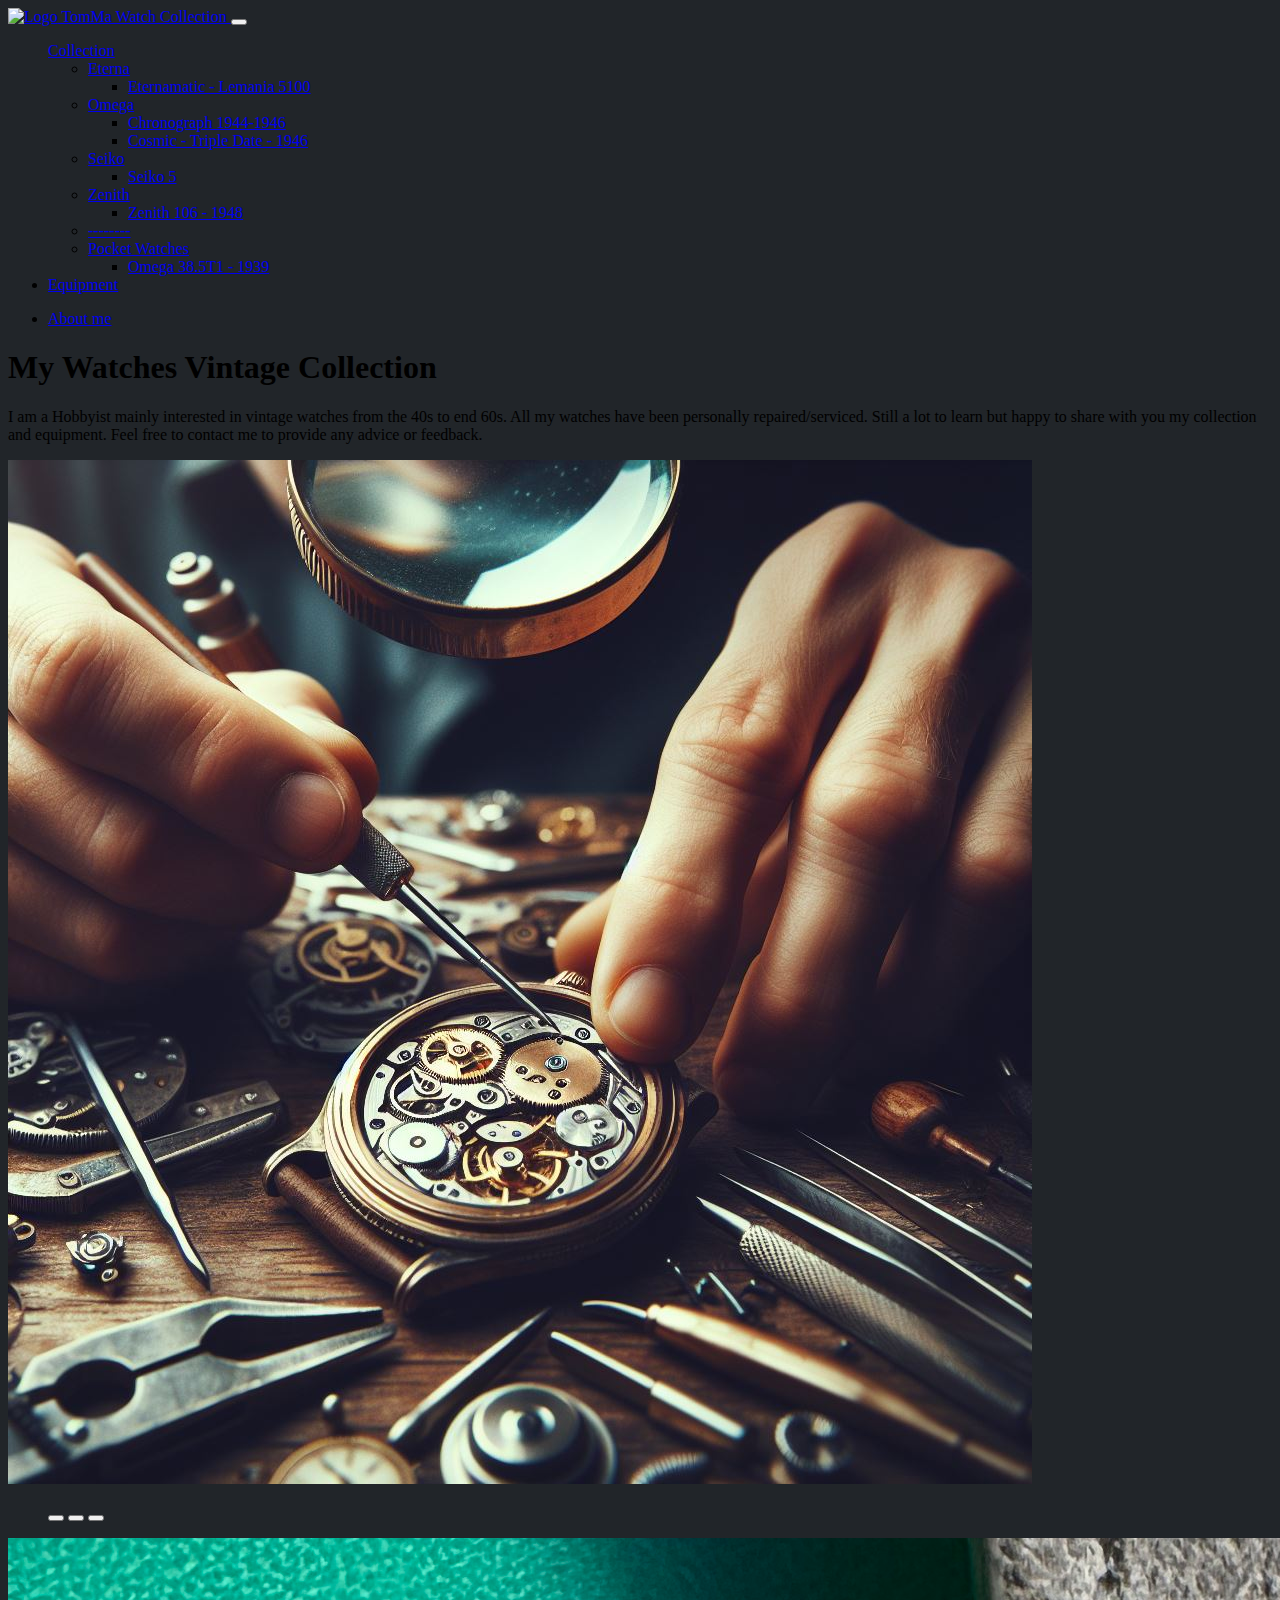
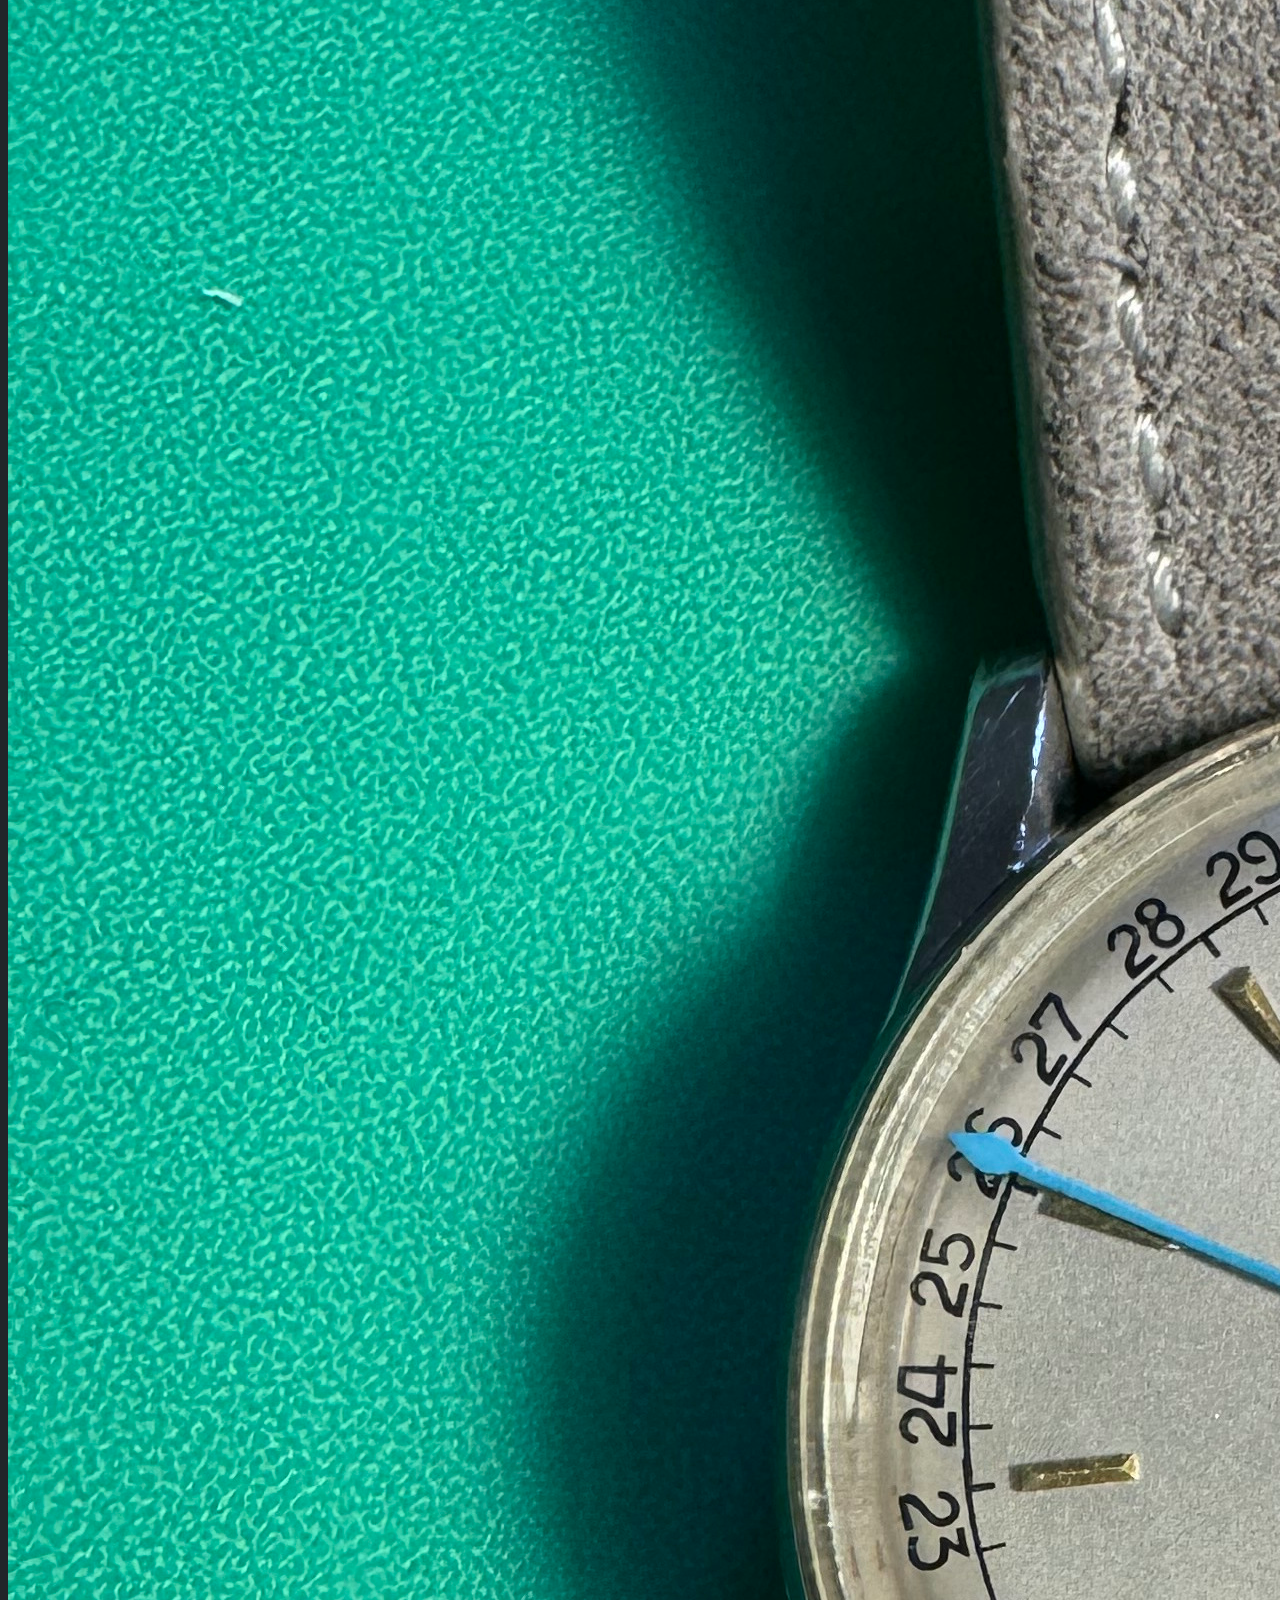
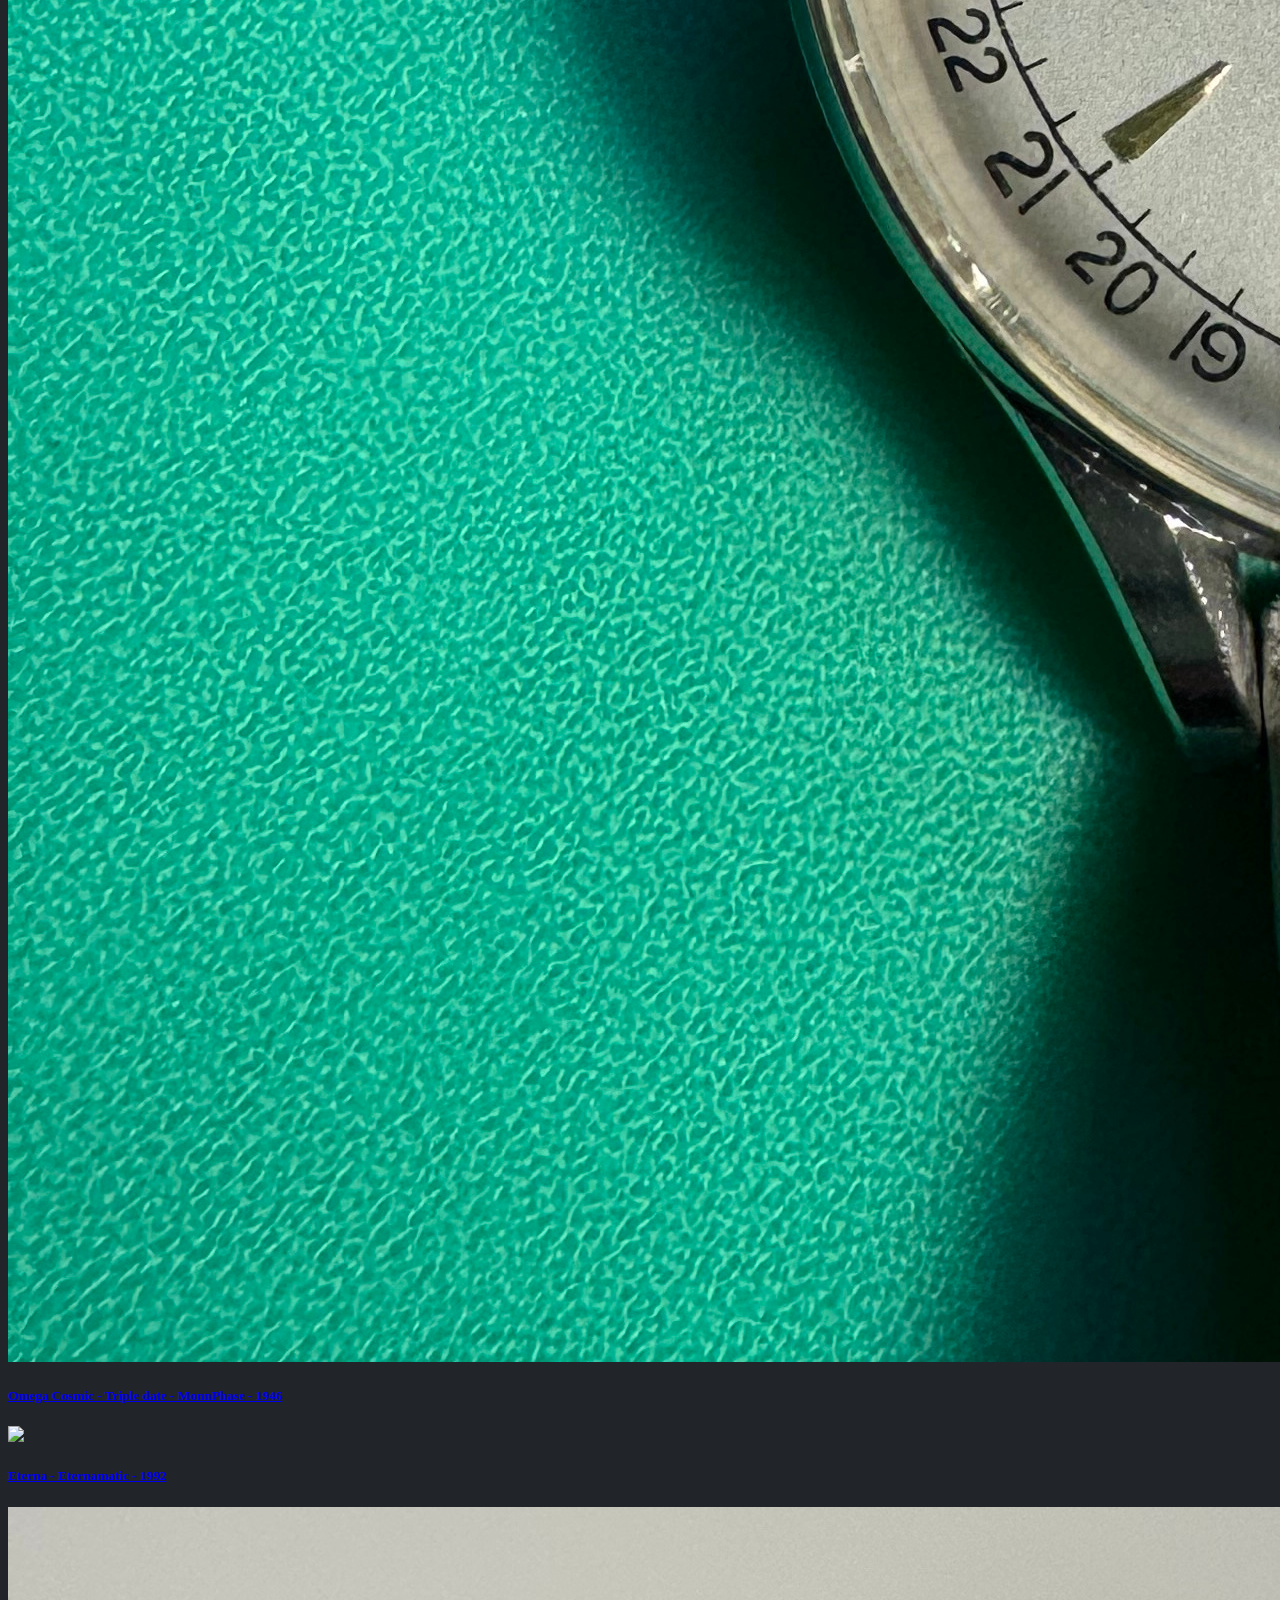
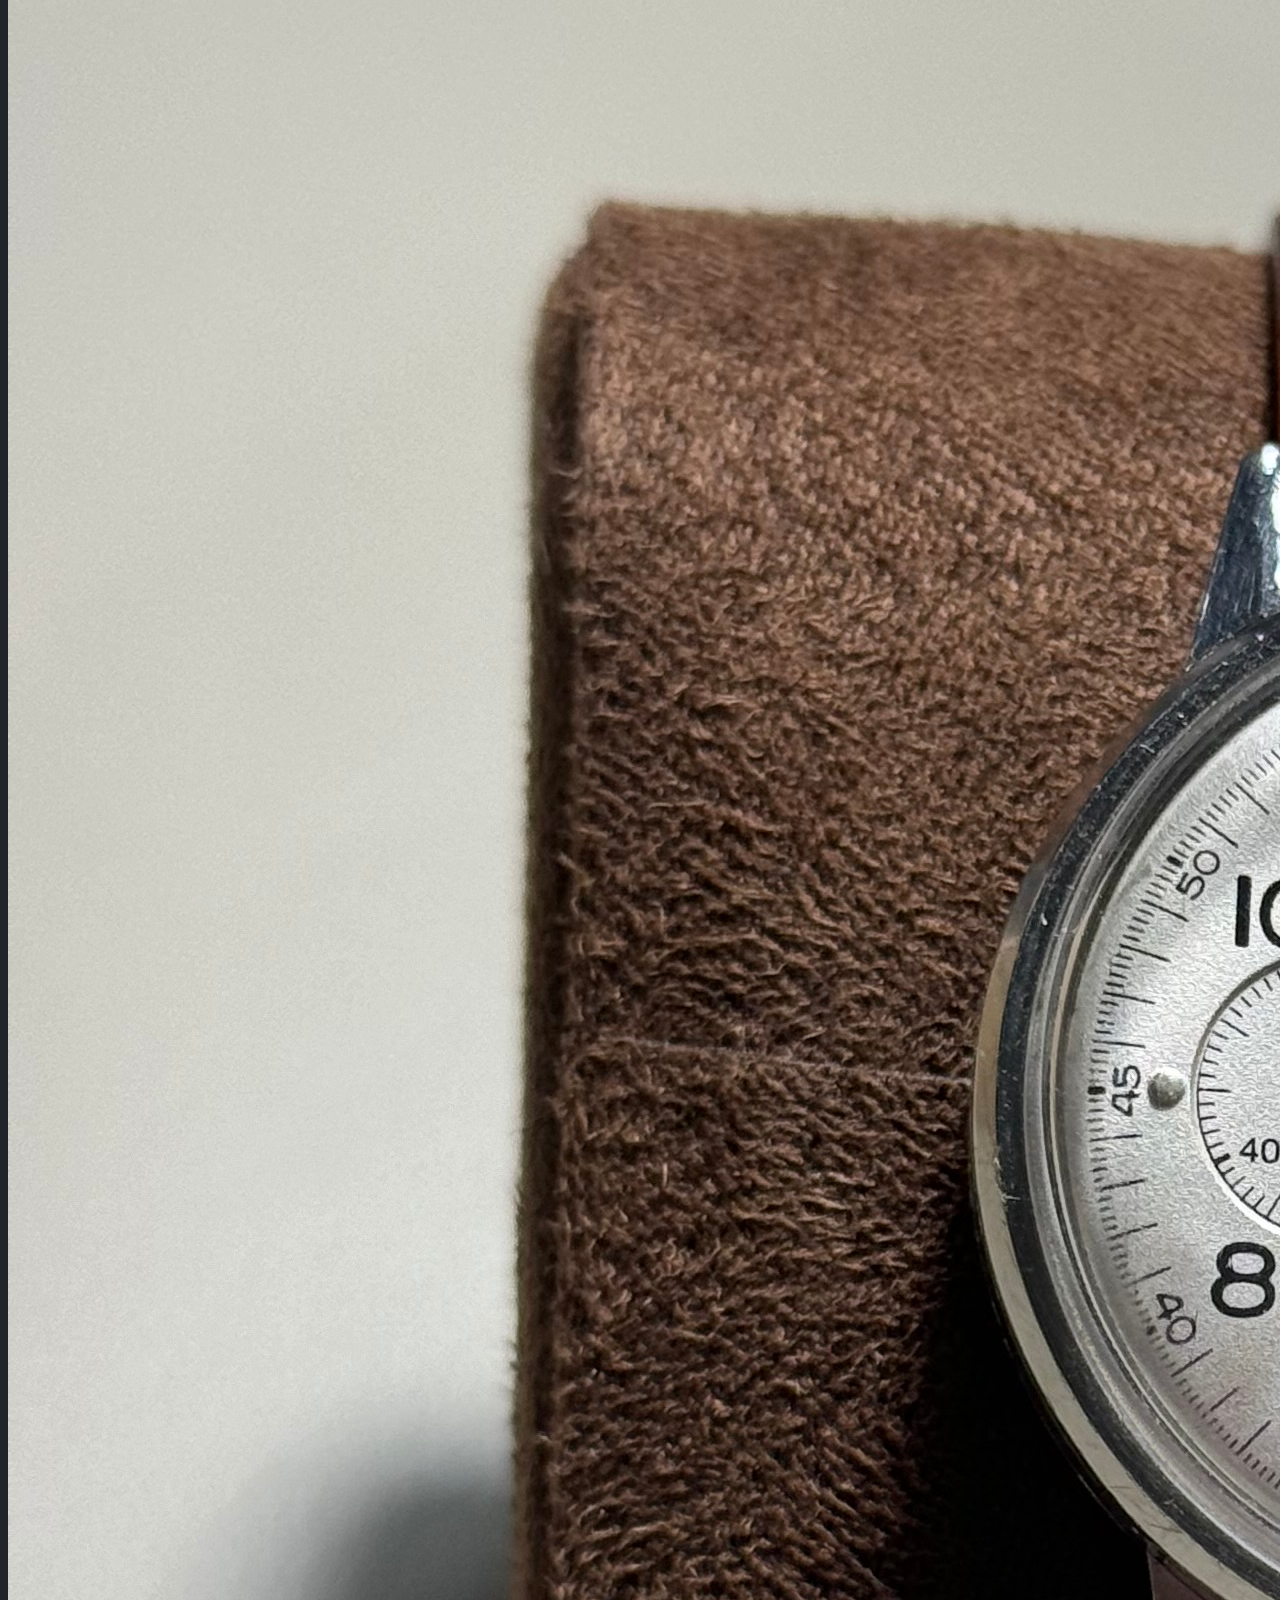
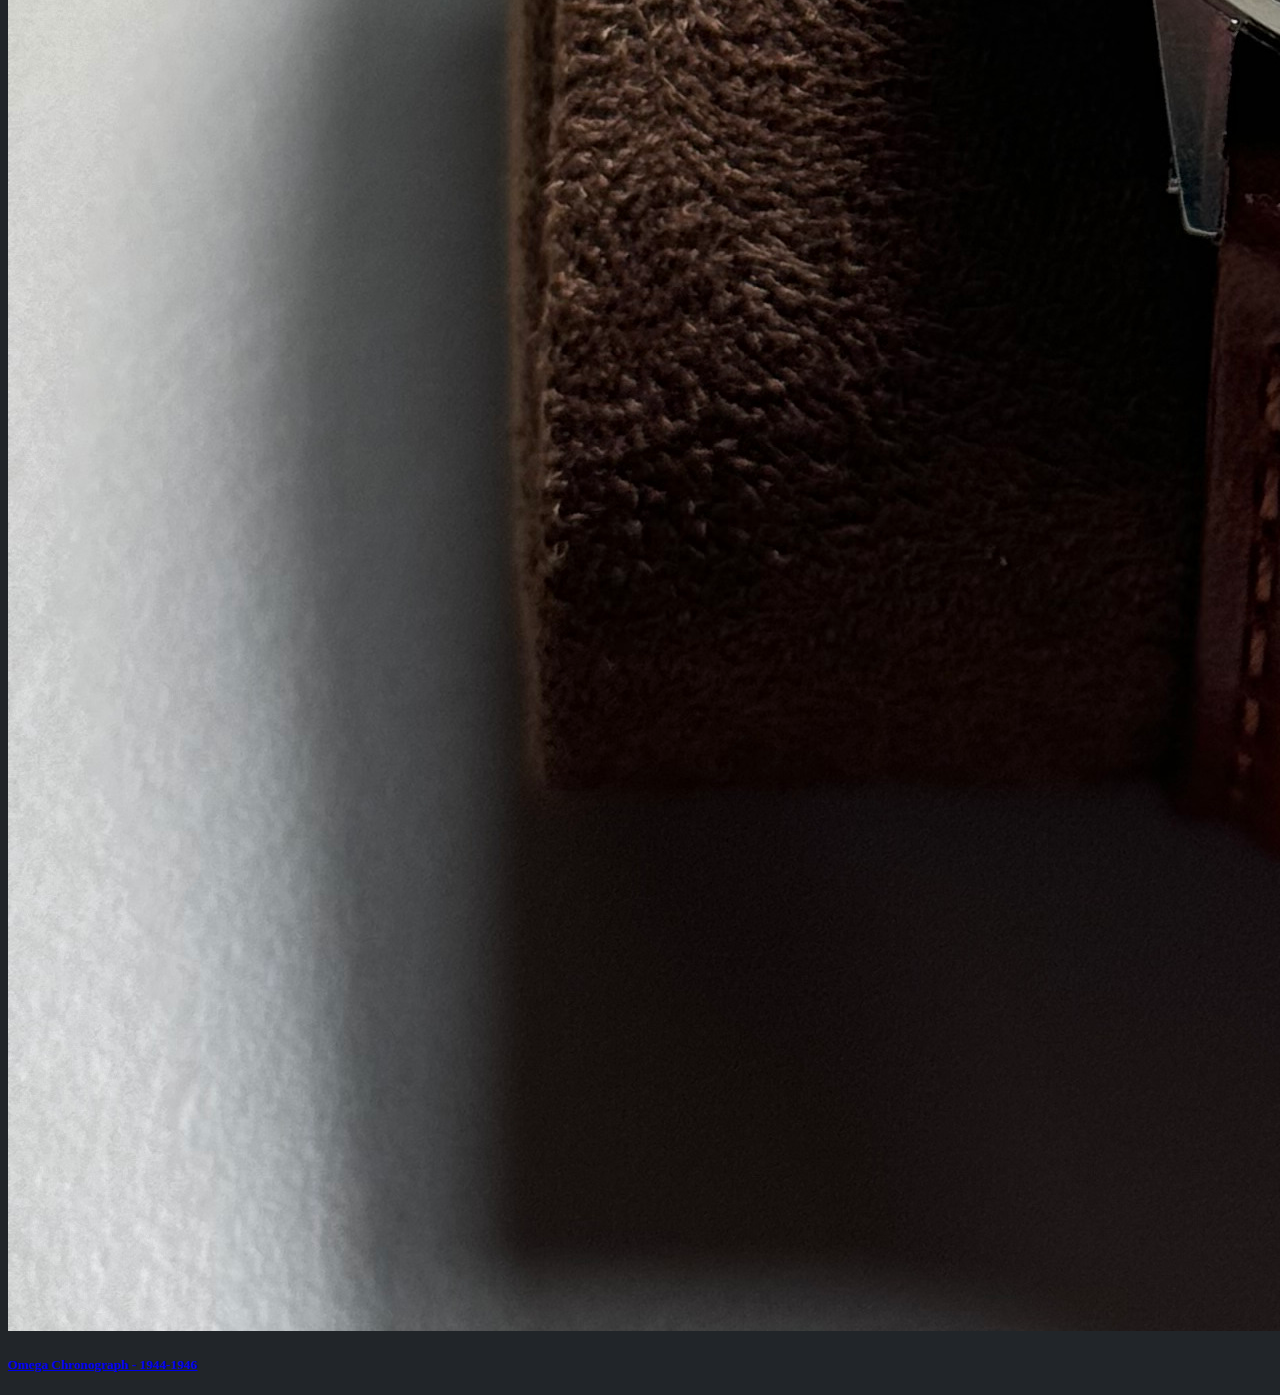
==== commit 4e07dc90: "omega pocket watch and zenith 106" ====
--- a/index.html
+++ b/index.html
@@ -42,7 +42,7 @@
                 </div>
                 <img 
                     class="img-fluid w-100 d-none d-md-block" 
-                    src="img/logos/undraw_in_no_time_-6-igu.svg" 
+                    src="img/logos/index_watchmaker.JPG" 
                     alt=""
                 />
             </div>
@@ -68,10 +68,10 @@
                     </a>
                 </div>
                 <div class="carousel-item">
-                    <a href="watch_pages/seiko_5_6319_a.html">
-                        <img src="img/watches/seiko_5_6319_a/img_1.jpg" class="d-block w-100 opacity-75">
+                    <a href="watch_pages/eterna_lemania_5100.html">
+                        <img src="img/watches/eterna_lemania_5100/img_1.jpg" class="d-block w-100 opacity-75">
                         <div class="carousel-caption d-none d-md-block">
-                        <h5>Seiko 5 - 1980s</h5>
+                        <h5>Eterna - Eternamatic - 1992</h5>
                         </div>
                     </a>
                 </div>
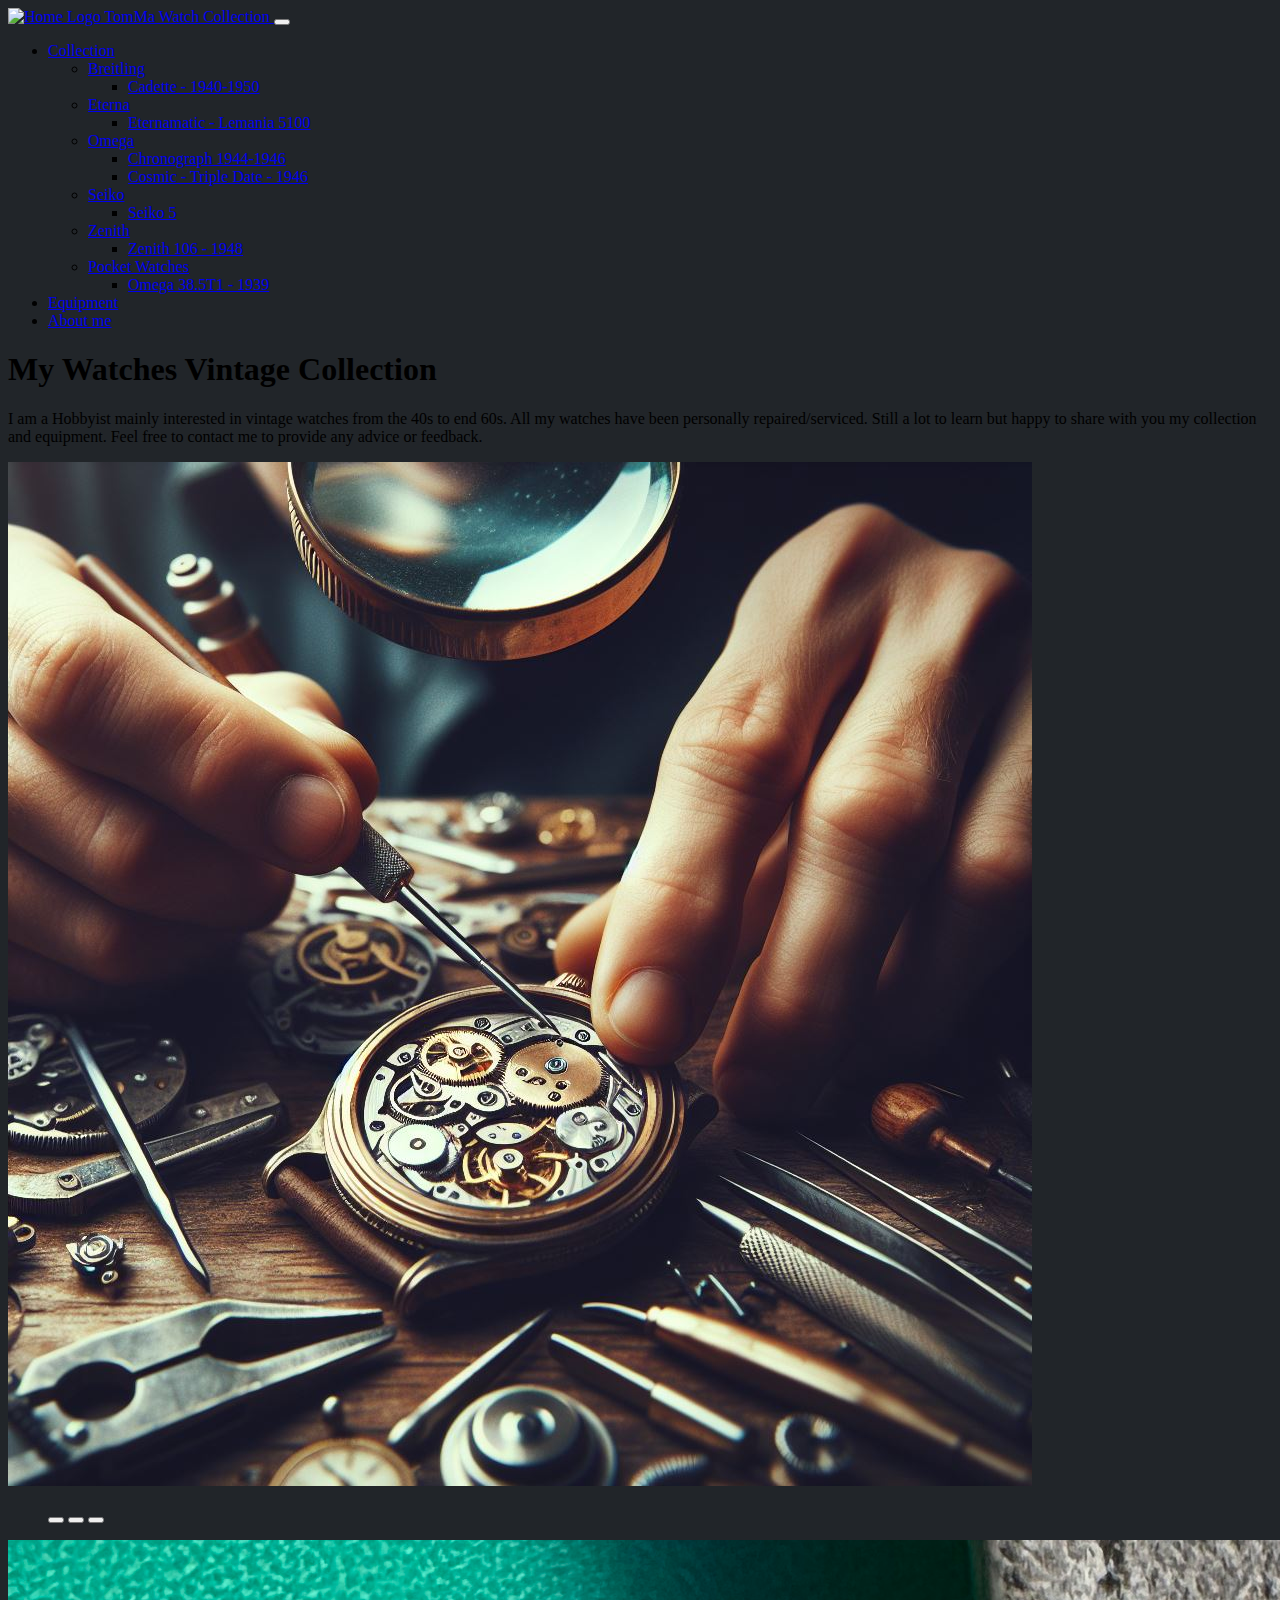
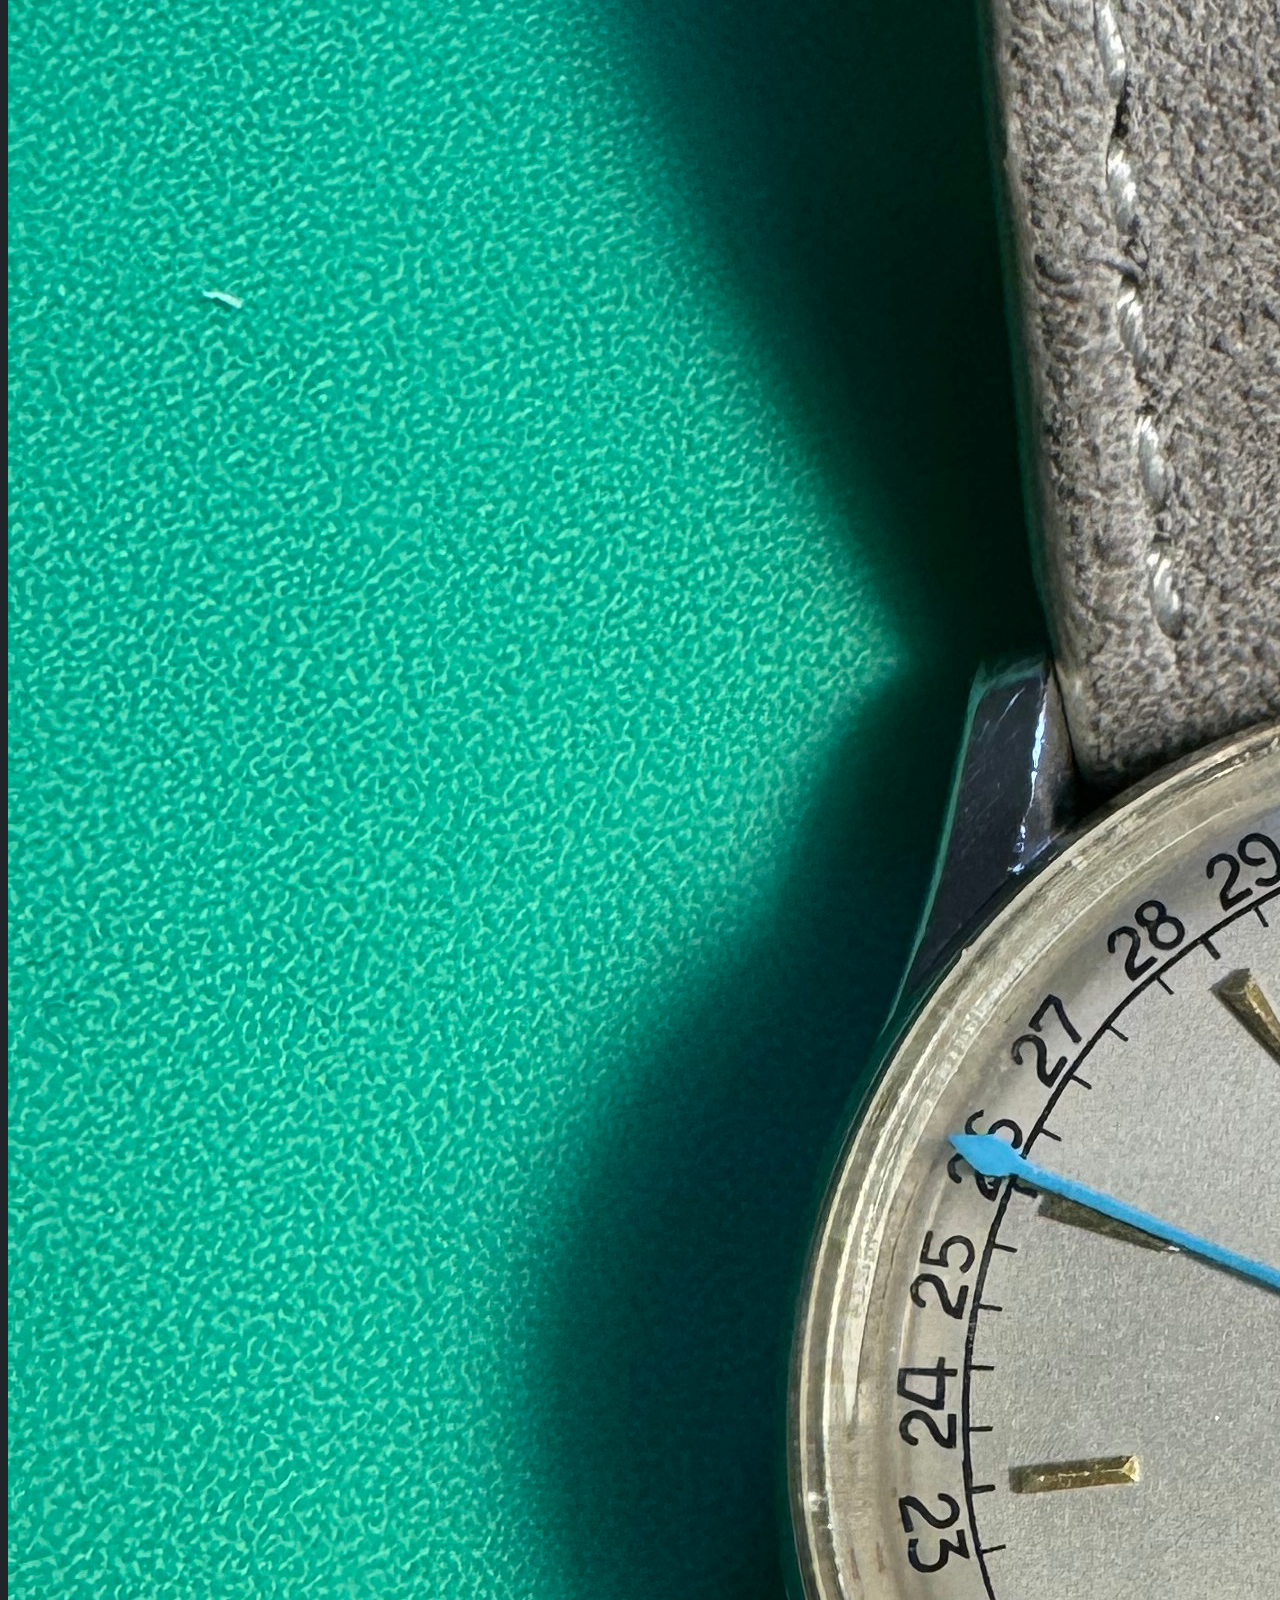
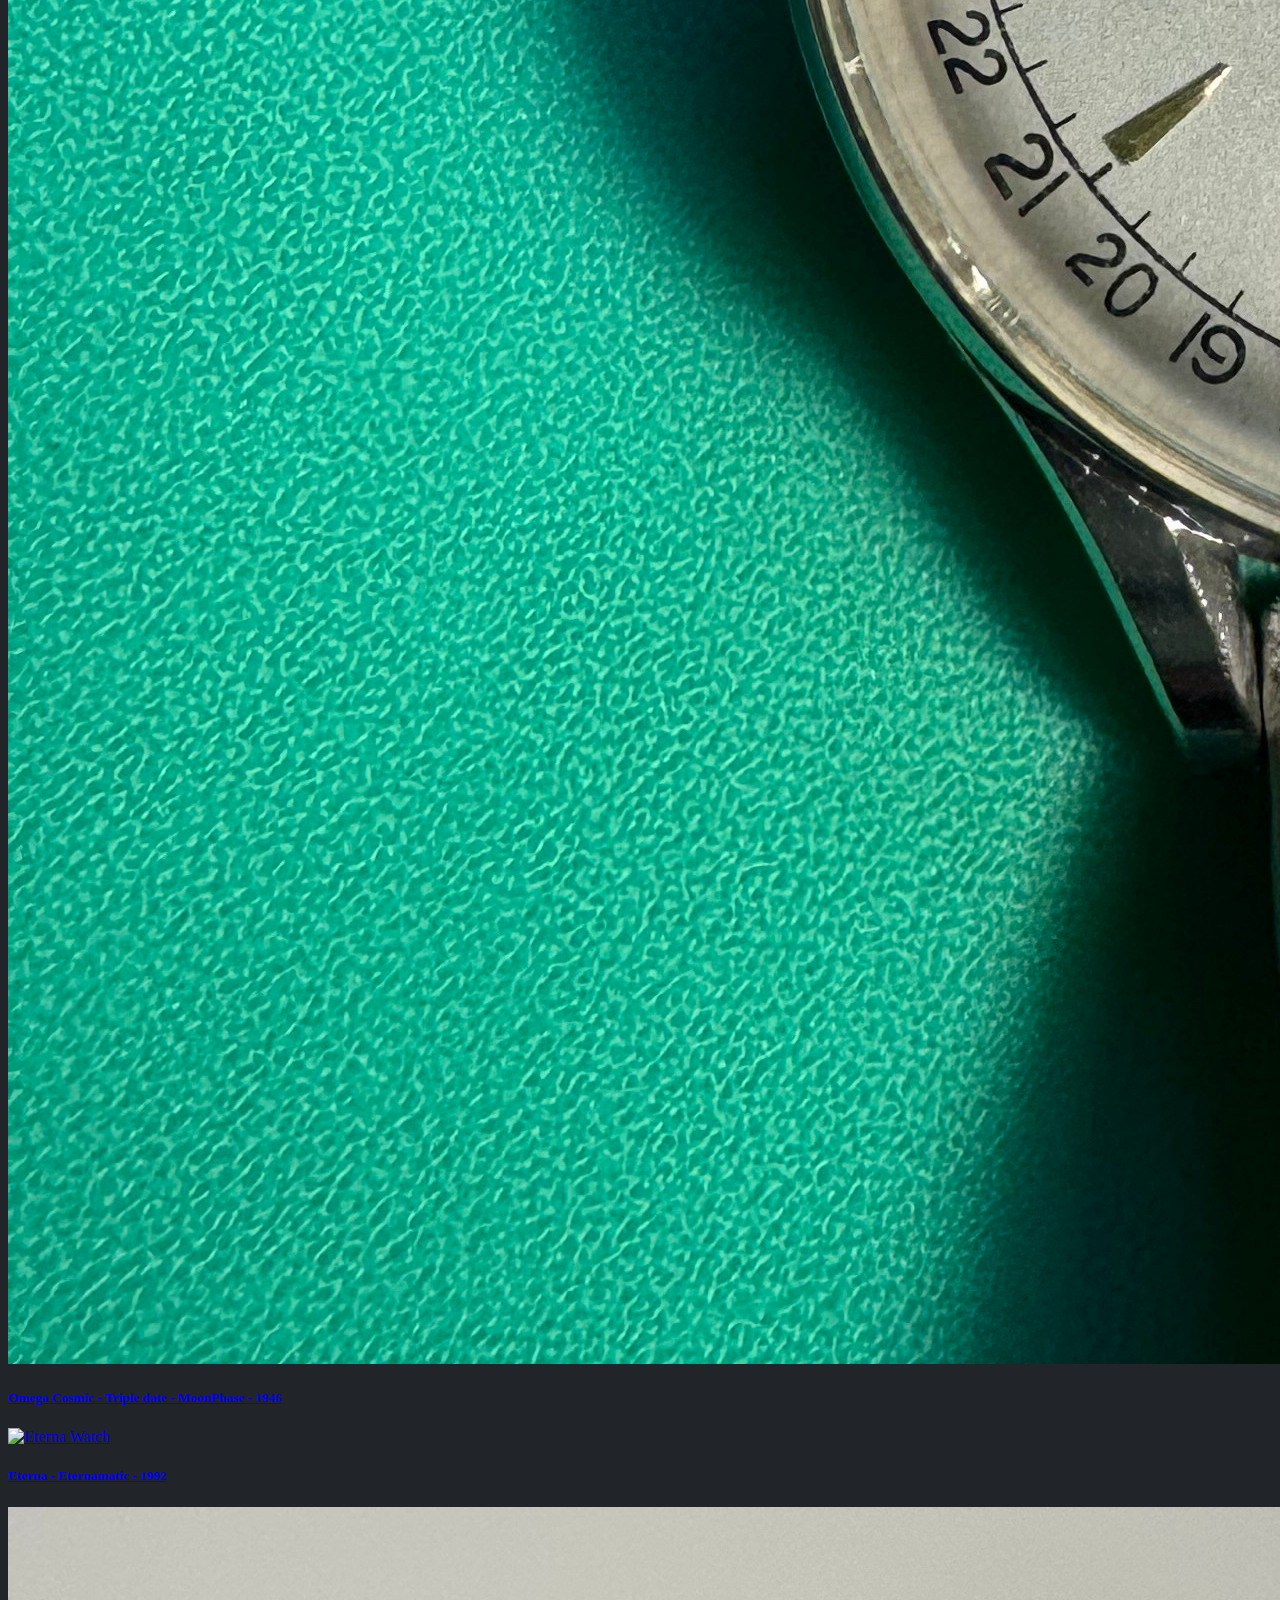
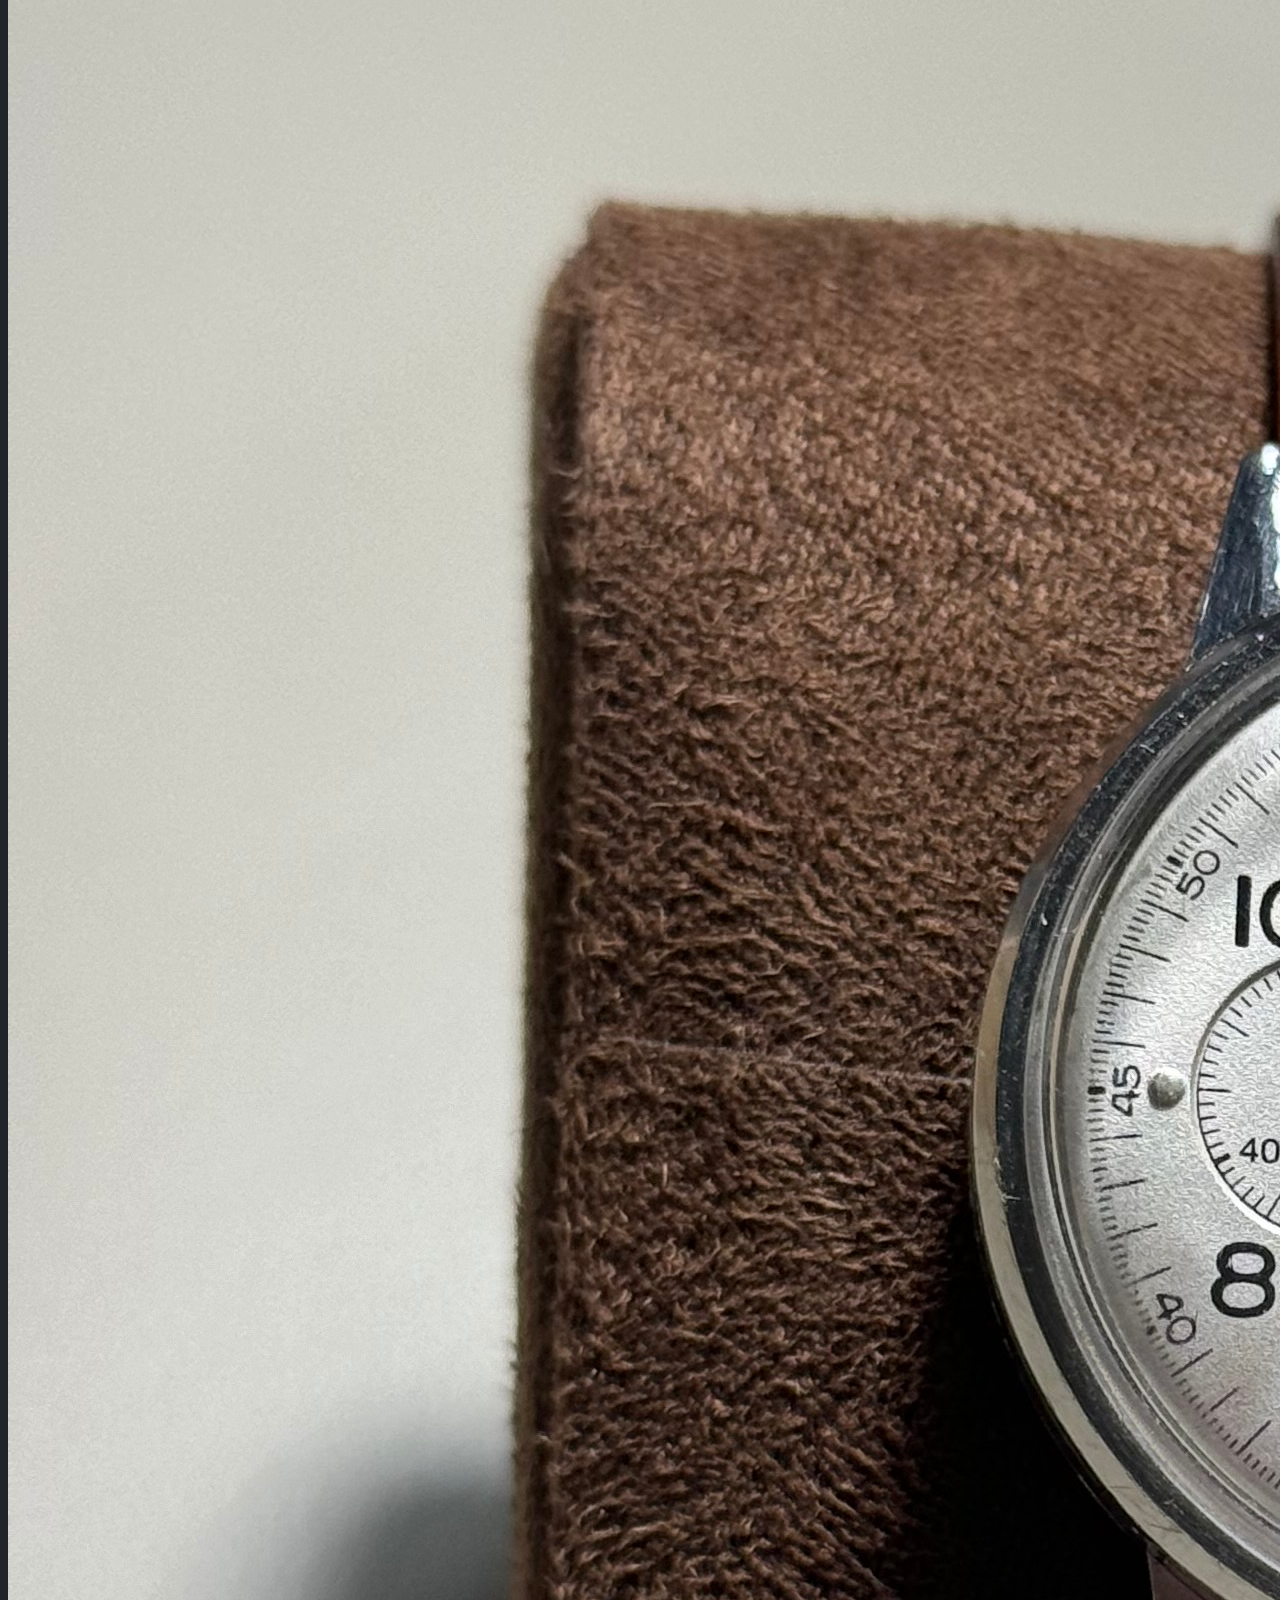
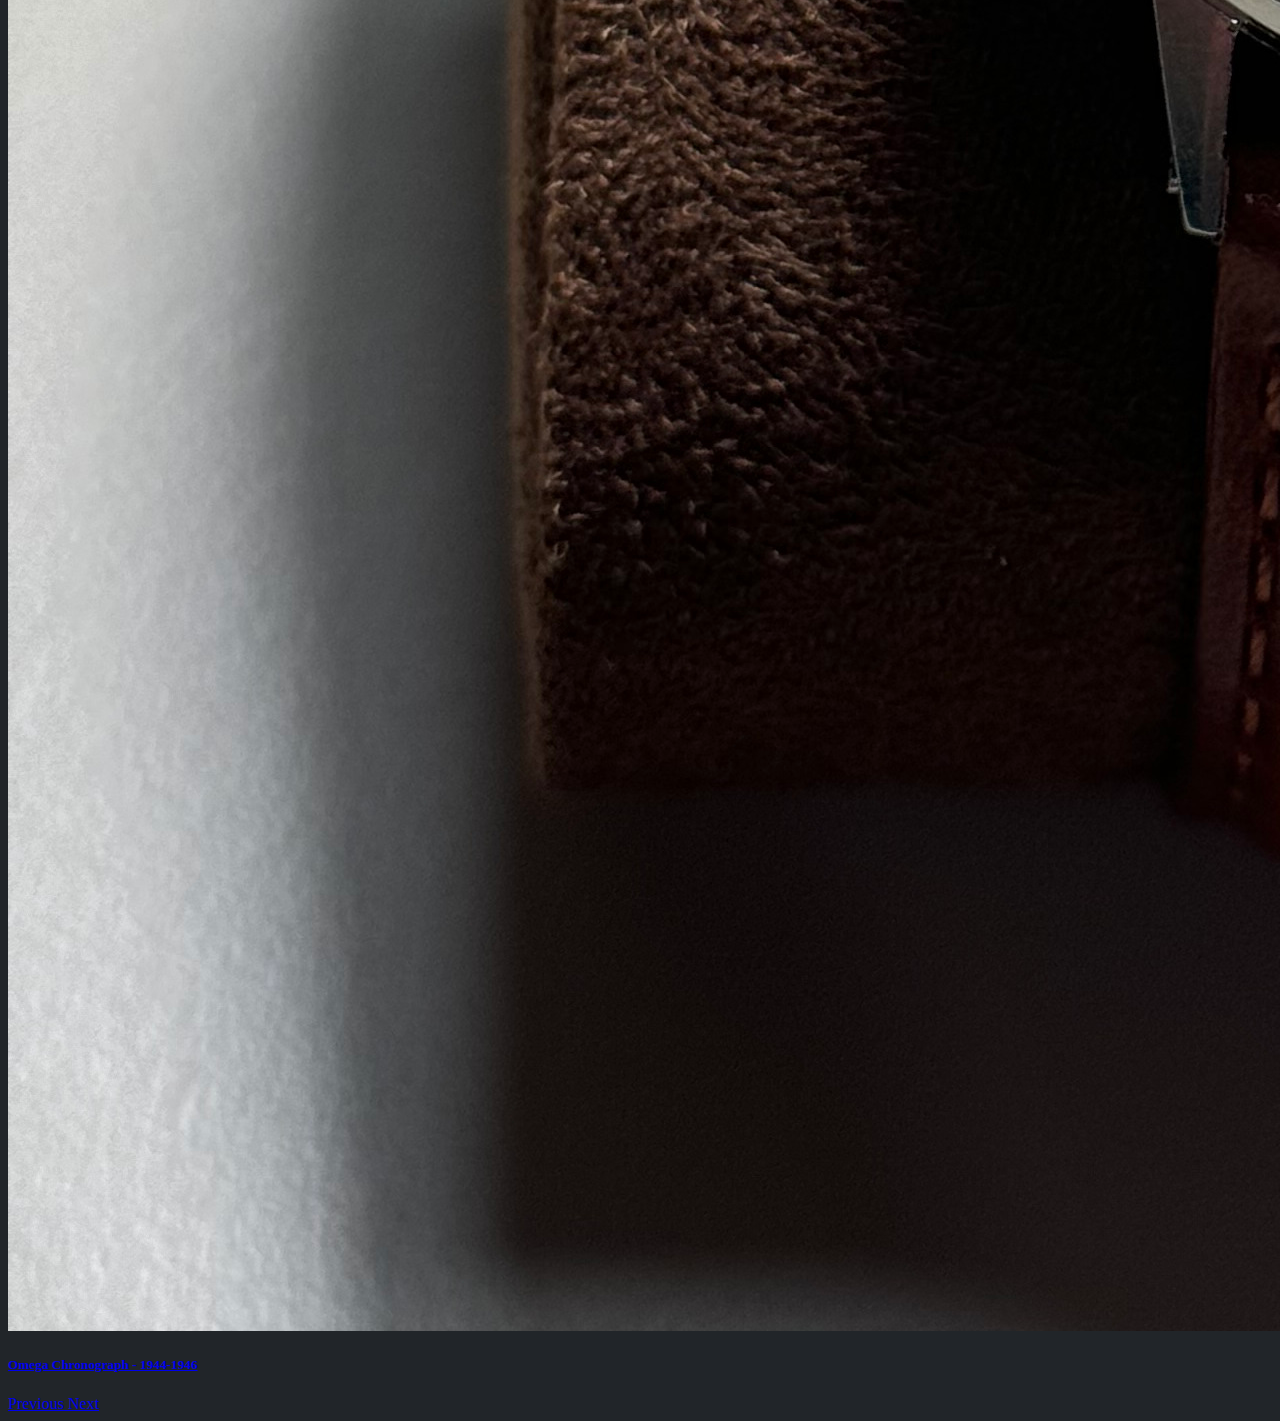
==== commit 9ac4d76f: "update code v2" ====
--- a/index.html
+++ b/index.html
@@ -10,40 +10,43 @@
     <title>TomMa Watch Collection</title>
     <script src="https://code.jquery.com/jquery-3.7.1.min.js"></script>
 </head>
-<body>
-    <body style="background-color: #212529"></body>
+<body style="background-color: #212529">
 
     <!--Navigation bar-->
-    <div id="nav-placeholder">
-    </div>
+    <div id="nav-placeholder"></div>
     <script>
     $(function(){
-    $("#nav-placeholder").load("/nav.html");
+        $("#nav-placeholder").load("/nav.html", function(){
+            // Custom JavaScript for dropdown after nav is loaded
+            document.querySelectorAll('.dropdown-submenu .dropdown-toggle').forEach(function(element){
+                element.addEventListener('click', function(e){
+                    let nextEl = element.nextElementSibling;
+                    if(nextEl && nextEl.classList.contains('dropdown-menu')){
+                        nextEl.classList.toggle('show');
+                        e.preventDefault();
+                        e.stopPropagation();
+                    }
+                });
+            });
+        });
     });
     </script>
-    <!--end of Navigation bar-->
+    <!--End of Navigation bar-->
 
     <!-- Showcase -->
     <section class="bg-dark text-light p-5 text-center text-sm-start m-5">
         <div class="container">
             <div class="d-sm-flex align-items-center justify-content-between">
                 <div>
-                    <h1>My Watches <span class="text-warning">
-                         Vintage 
-                    </span> Collection</h1>
+                    <h1>My Watches <span class="text-warning"> Vintage </span> Collection</h1>
                     <p class="lead my-4">
                         I am a Hobbyist mainly interested in vintage watches from the 40s to end 60s. All my watches have been personally repaired/serviced. Still a lot to learn but happy to share with you my collection and equipment. Feel free to contact me to provide any advice or feedback.
                     </p>
-                    <!--
-                    <a href="/watch_pages/omega_chrono_1944_1946.html">
-                        <button class="btn btn-secondary btn-lg"> Find a Random Watch</button>
-                    </a>
-                    //-->
                 </div>
                 <img 
                     class="img-fluid w-100 d-none d-md-block" 
                     src="img/logos/index_watchmaker.JPG" 
-                    alt=""
+                    alt="Watchmaker Image"
                 />
             </div>
         </div>
@@ -52,7 +55,6 @@
     <!-- Carousel -->
     <div class="container">
         <section id="myCarousel" class="p-5 carousel slide" data-bs-ride="carousel">
-
             <ol class="carousel-indicators">
                 <button type="button" data-bs-target="#myCarousel" data-bs-slide-to="0" class="active" aria-current="true" aria-label="Slide 1"></button>
                 <button type="button" data-bs-target="#myCarousel" data-bs-slide-to="1" aria-label="Slide 2"></button>
@@ -61,50 +63,49 @@
             <div class="carousel-inner">
                 <div class="carousel-item active">
                     <a href="watch_pages/omega_cosmic_triple_date_moon_phase_1946.html">
-                        <img src="img/watches/omega_cosmic_triple_moon_1946/img_1.jpg" class="d-block w-100 opacity-75">
+                        <img src="img/watches/omega_cosmic_triple_moon_1946/img_1.jpg" class="d-block w-100 opacity-75" alt="Omega Cosmic Watch">
                         <div class="carousel-caption d-none d-md-block">
-                        <h5>Omega Cosmic - Triple date - MonnPhase - 1946</h5>
+                            <h5>Omega Cosmic - Triple date - MoonPhase - 1946</h5>
                         </div>
                     </a>
                 </div>
                 <div class="carousel-item">
                     <a href="watch_pages/eterna_lemania_5100.html">
-                        <img src="img/watches/eterna_lemania_5100/img_1.jpg" class="d-block w-100 opacity-75">
+                        <img src="img/watches/eterna_lemania_5100/img_1.jpg" class="d-block w-100 opacity-75" alt="Eterna Watch">
                         <div class="carousel-caption d-none d-md-block">
-                        <h5>Eterna - Eternamatic - 1992</h5>
+                            <h5>Eterna - Eternamatic - 1992</h5>
                         </div>
                     </a>
                 </div>
                 <div class="carousel-item">
                     <a href="watch_pages/omega_chrono_1944_1946.html">
-                        <img src="img/watches/omega_chrono_1944_1946/img_1.jpg" class="d-block w-100 opacity-75">
+                        <img src="img/watches/omega_chrono_1944_1946/img_1.jpg" class="d-block w-100 opacity-75" alt="Omega Chronograph Watch">
                         <div class="carousel-caption d-none d-md-block">
-                        <h5>Omega Chronograph - 1944-1946</h5>
+                            <h5>Omega Chronograph - 1944-1946</h5>
                         </div>
                     </a>
                 </div>
             </div>
             <a href="#myCarousel" class="carousel-control-prev" role="button" data-bs-slide="prev">
-                <span class="sr-only"></span>
                 <span class="carousel-control-prev-icon" aria-hidden="true"></span>
+                <span class="visually-hidden">Previous</span>
             </a>
             <a href="#myCarousel" class="carousel-control-next" role="button" data-bs-slide="next">
-                <span class="sr-only"></span>
                 <span class="carousel-control-next-icon" aria-hidden="true"></span>
+                <span class="visually-hidden">Next</span>
             </a>
         </section>
     </div>
 
-    <!--Footer-->
-    <div id="footer-placeholder">
-    </div>
+    <!-- Footer -->
+    <div id="footer-placeholder"></div>
     <script>
     $(function(){
-    $("#footer-placeholder").load("/footer.html");
+        $("#footer-placeholder").load("/footer.html");
     });
     </script>
-    <!--end of Footer-->
+    <!-- End of Footer -->
 
     <script src="https://cdn.jsdelivr.net/npm/bootstrap@5.3.2/dist/js/bootstrap.bundle.min.js" integrity="sha384-C6RzsynM9kWDrMNeT87bh95OGNyZPhcTNXj1NW7RuBCsyN/o0jlpcV8Qyq46cDfL" crossorigin="anonymous"></script>
 </body>
-</html>+</html>
